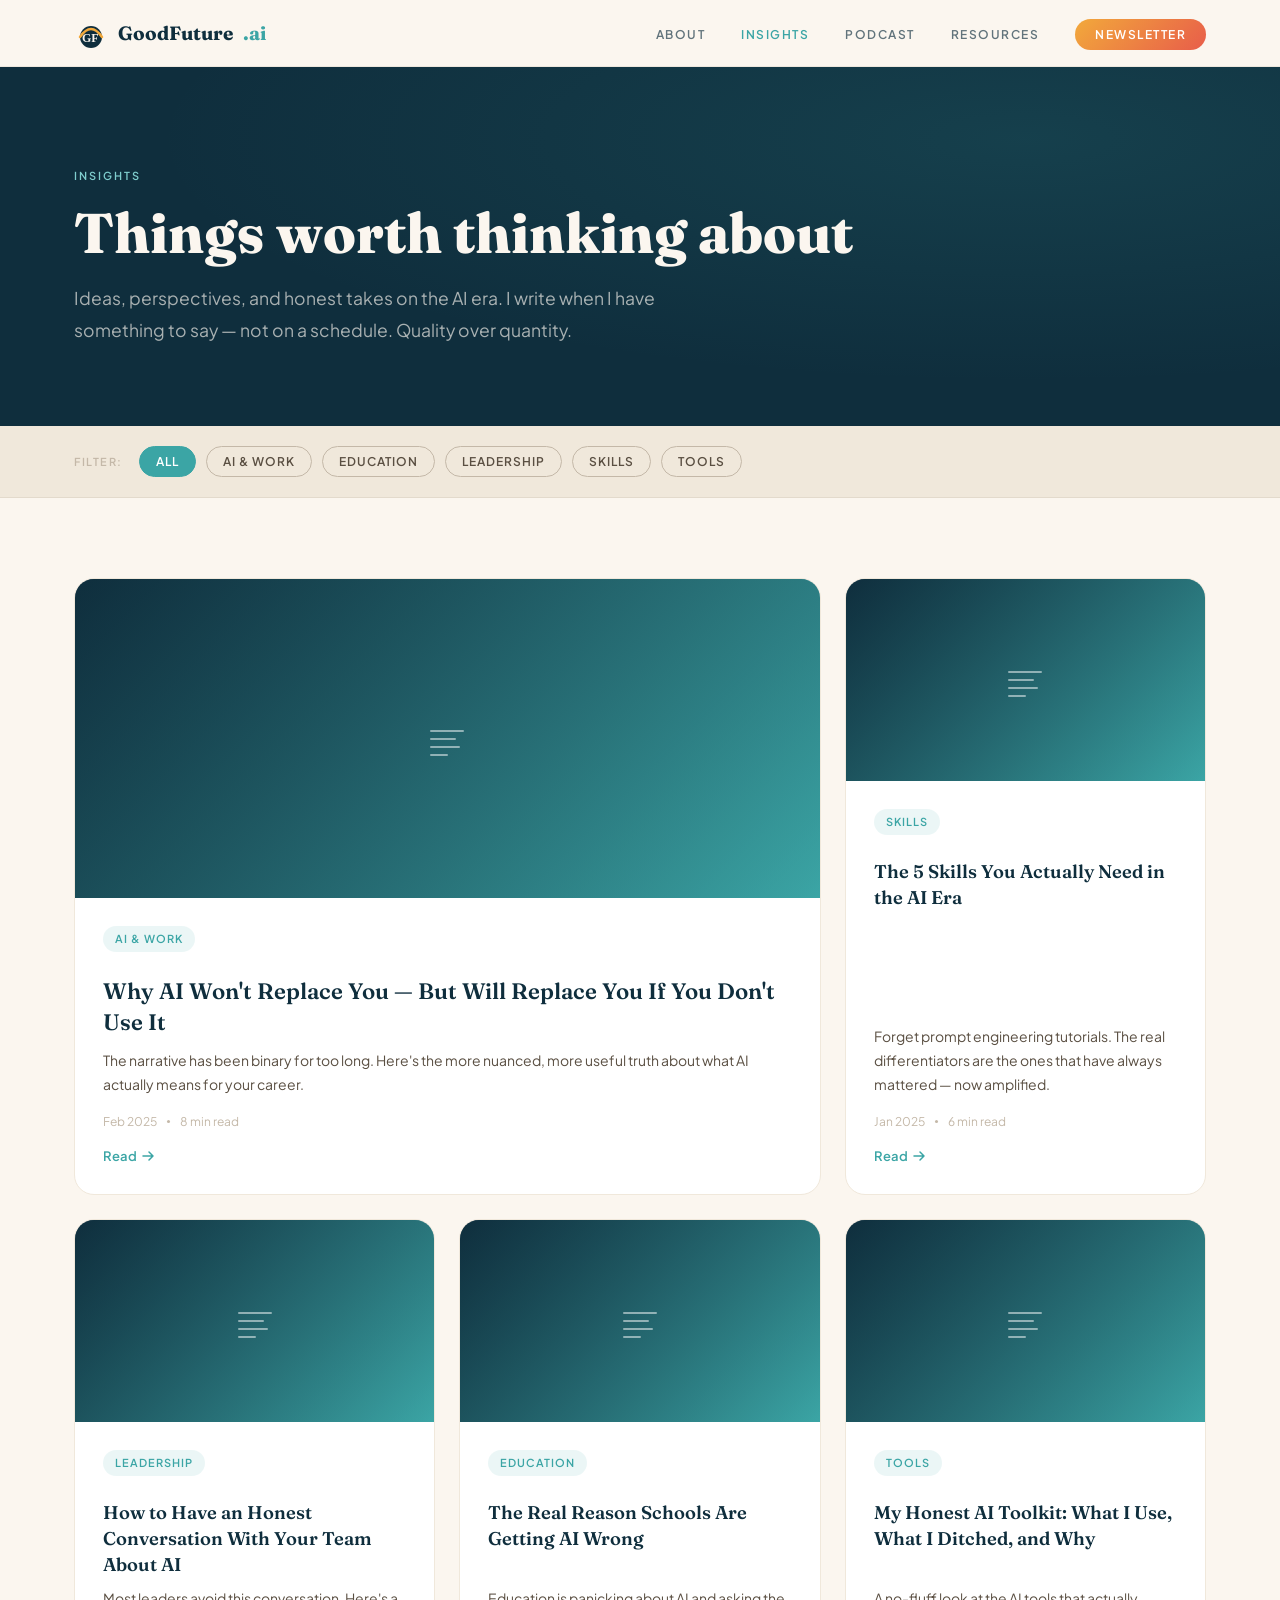
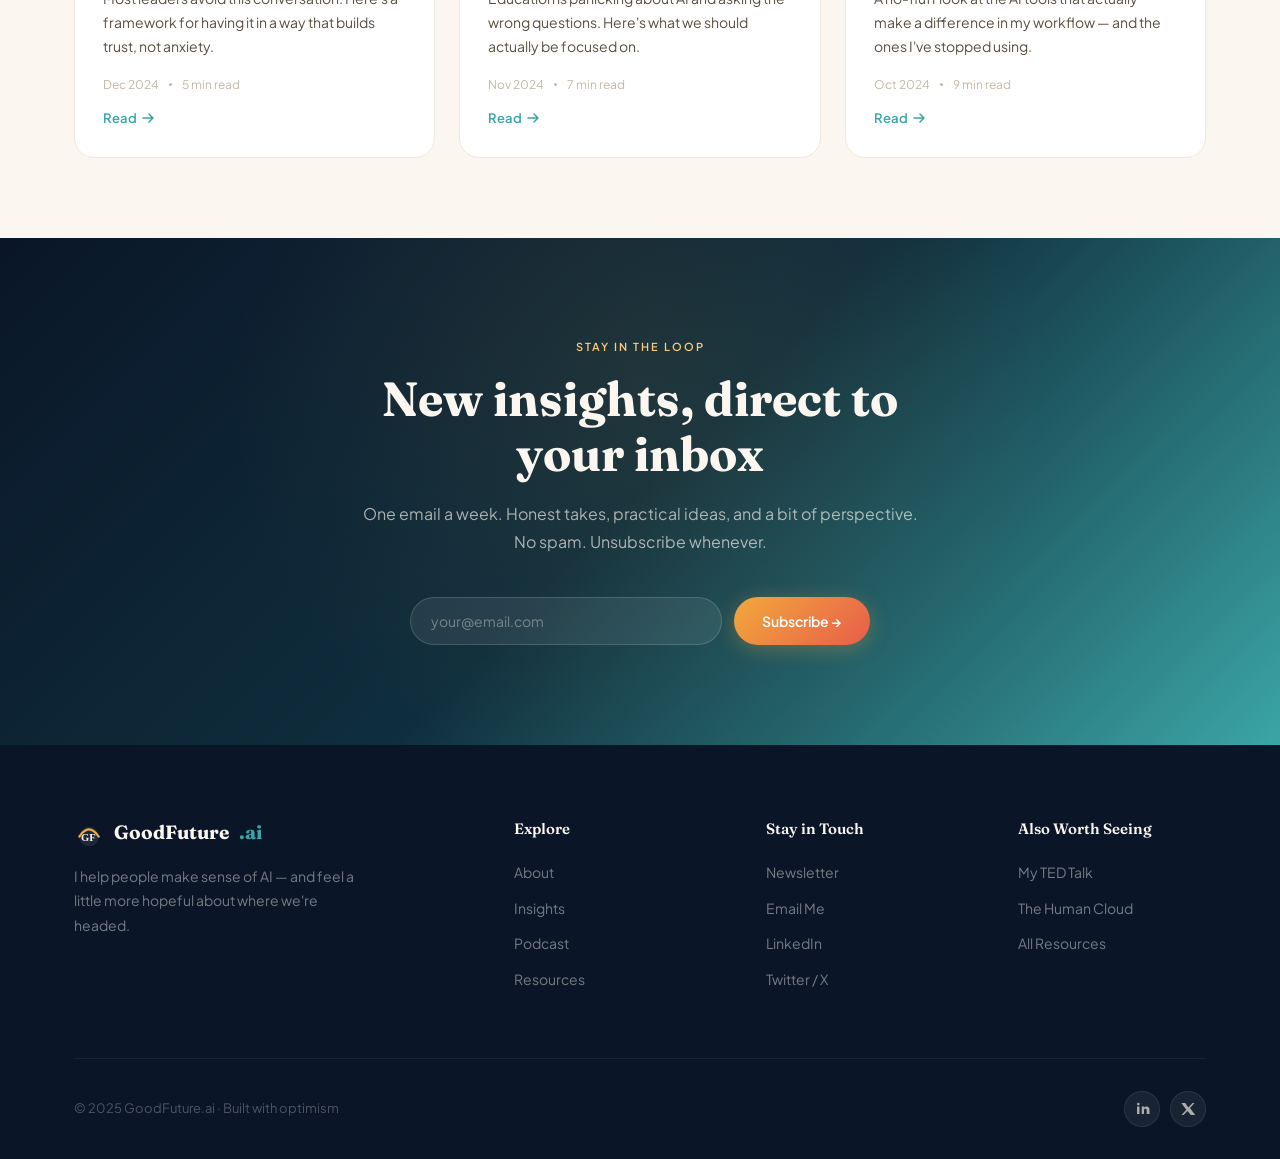
==== insights/index.html @ 614f3032 "Initial redesign of the site (in progress)" ====
﻿<!DOCTYPE html>
<html lang="en">
<head>
<meta charset="UTF-8">
<meta name="viewport" content="width=device-width, initial-scale=1.0">
<title>Insights — GoodFuture.ai</title>
<meta name="description" content="Ideas, perspectives, and honest takes on the AI era — from someone who's been thinking about this for a while.">
<link rel="preconnect" href="https://fonts.googleapis.com">
<link rel="preconnect" href="https://fonts.gstatic.com" crossorigin>
<link href="https://fonts.googleapis.com/css2?family=Fraunces:ital,opsz,wght@0,9..144,300;0,9..144,400;0,9..144,500;0,9..144,600;0,9..144,700;0,9..144,800;0,9..144,900;1,9..144,400;1,9..144,500;1,9..144,600&family=Plus+Jakarta+Sans:ital,wght@0,300;0,400;0,500;0,600;0,700;1,400;1,500&display=swap" rel="stylesheet">
<link rel="stylesheet" href="../assets/css/main.css">

<style>
/* ══════════════════════════════════════════════
   INSIGHTS PAGE — SPECIFIC STYLES
══════════════════════════════════════════════ */

/* Page Hero */
.page-hero {
  background: var(--deep-horizon);
  padding: 100px 0 80px;
  position: relative;
  overflow: hidden;
}
.page-hero::after {
  content: '';
  position: absolute;
  inset: 0;
  background: radial-gradient(ellipse at 80% 20%, rgba(59,165,165,.15) 0%, transparent 60%);
  pointer-events: none;
}
.page-hero-inner { position: relative; z-index: 1; }
.page-hero .label { color: var(--morning-teal-light); margin-bottom: 16px; }
.page-hero h1 { color: var(--warm-light); margin-bottom: 18px; font-size: clamp(2rem, 5vw, 3.5rem); }
.page-hero p  { color: rgba(251,246,239,.65); max-width: 50ch; line-height: 1.8; font-size: 1.1rem; }

/* Tag Filters */
.filters-bar {
  background: var(--warm-mid);
  padding: 20px 0;
  position: sticky;
  top: 66px; /* height of nav */
  z-index: 100;
  border-bottom: 1px solid rgba(196,184,168,.3);
}
.filters-inner {
  display: flex; align-items: center; gap: 10px; flex-wrap: wrap;
}
.filter-btn {
  padding: 7px 16px; border-radius: var(--radius-full);
  font-size: 12px; font-weight: 600; text-transform: uppercase; letter-spacing: 1px;
  background: transparent; border: 1.5px solid var(--warm-stone);
  color: var(--warm-dark); cursor: pointer;
  transition: all .2s ease;
}
.filter-btn:hover { border-color: var(--morning-teal); color: var(--morning-teal); }
.filter-btn.active {
  background: var(--morning-teal); border-color: var(--morning-teal); color: #fff;
}
.filters-label {
  font-size: 11px; font-weight: 600; text-transform: uppercase;
  letter-spacing: 1.5px; color: var(--warm-stone); margin-right: 6px;
}

/* Articles Grid */
.insights-body { padding: 80px 0; }
.insights-grid {
  display: grid;
  grid-template-columns: repeat(3, 1fr);
  gap: 24px;
}
.insight-card {
  background: #fff; border: 1px solid var(--warm-mid);
  border-radius: var(--radius-lg); overflow: hidden;
  display: flex; flex-direction: column;
  transition: all .3s ease; cursor: pointer;
}
.insight-card:hover { transform: translateY(-4px); box-shadow: var(--shadow-md); border-color: rgba(59,165,165,.2); }
.insight-card.featured { grid-column: span 2; }

.ic-img {
  aspect-ratio: 16/9; position: relative;
  background: var(--gradient-horizon);
  display: flex; align-items: center; justify-content: center;
  overflow: hidden;
}
.insight-card.featured .ic-img { aspect-ratio: 21/9; }
.ic-img-overlay {
  position: absolute; inset: 0;
  background: linear-gradient(135deg, rgba(15,46,61,.7), rgba(59,165,165,.5));
}
.ic-img svg { position: relative; z-index: 1; opacity: .5; }
.ic-img img { width: 100%; height: 100%; object-fit: cover; position: absolute; inset: 0; }
.ic-img .has-video {
  position: absolute; bottom: 12px; right: 12px; z-index: 2;
  background: rgba(0,0,0,.55); border-radius: var(--radius-sm);
  padding: 4px 10px; color: #fff; font-size: 11px; font-weight: 600;
  display: flex; align-items: center; gap: 6px;
}

.ic-body { padding: 28px; flex: 1; display: flex; flex-direction: column; }
.ic-tags { display: flex; gap: 6px; flex-wrap: wrap; margin-bottom: 12px; }
.ic-body h3 { font-size: 1.15rem; line-height: 1.4; margin-bottom: 10px; flex: 1; }
.insight-card.featured .ic-body h3 { font-size: 1.4rem; }
.ic-body p  { color: var(--warm-dark); font-size: 14px; line-height: 1.7; margin-bottom: 16px; }
.ic-meta { display: flex; align-items: center; gap: 10px; font-size: 12px; color: var(--warm-stone); margin-top: auto; }
.ic-dot  { width: 3px; height: 3px; border-radius: 50%; background: var(--warm-stone); }
.ic-link {
  display: inline-flex; align-items: center; gap: 4px;
  color: var(--morning-teal); font-size: 13px; font-weight: 600;
  margin-top: 14px; transition: gap .2s;
}
.ic-link:hover { gap: 8px; }

/* Article Detail Overlay */
.article-overlay {
  display: none; position: fixed; inset: 0; z-index: 2000;
  background: rgba(10,22,40,.8); backdrop-filter: blur(8px);
  overflow-y: auto; padding: 40px 20px;
}
.article-overlay.open { display: flex; align-items: flex-start; justify-content: center; }
.article-modal {
  background: var(--warm-light); border-radius: var(--radius-xl);
  max-width: 760px; width: 100%; padding: 64px;
  position: relative; margin: auto;
}
.modal-close {
  position: absolute; top: 20px; right: 20px;
  width: 44px; height: 44px; border-radius: 50%;
  background: var(--warm-mid); border: none; font-size: 18px;
  display: flex; align-items: center; justify-content: center;
  cursor: pointer; transition: background .2s;
}
.modal-close:hover { background: var(--warm-stone); }
.modal-label { color: var(--morning-teal); margin-bottom: 12px; }
.modal-title { font-family: var(--font-display); font-size: clamp(1.5rem, 3vw, 2.2rem); font-weight: 700; margin-bottom: 16px; line-height: 1.2; }
.modal-meta { display: flex; align-items: center; gap: 10px; font-size: 13px; color: var(--warm-stone); margin-bottom: 36px; }
.modal-dot  { width: 3px; height: 3px; border-radius: 50%; background: var(--warm-stone); }
.modal-body { color: var(--warm-dark); font-size: 1.05rem; line-height: 1.85; }
.modal-body p { margin-bottom: 20px; }
.modal-body p:last-child { margin-bottom: 0; }
.modal-body strong { color: var(--deep-horizon); font-weight: 600; }
.modal-cover {
  width: 100%; aspect-ratio: 16/9; margin-bottom: 40px;
  border-radius: var(--radius-lg); overflow: hidden;
  background: var(--gradient-horizon);
  display: flex; align-items: center; justify-content: center;
}
.modal-cover img { width: 100%; height: 100%; object-fit: cover; }
.modal-cover iframe { width: 100%; height: 100%; border: none; }
.modal-tags { display: flex; gap: 8px; flex-wrap: wrap; margin-bottom: 28px; }

/* Empty state */
.no-results {
  grid-column: 1 / -1;
  text-align: center; padding: 80px 24px; color: var(--warm-stone);
}
.no-results h3 { font-family: var(--font-display); font-size: 1.4rem; margin-bottom: 10px; color: var(--warm-dark); }

/* Responsive */
@media (max-width: 1024px) {
  .insights-grid { grid-template-columns: repeat(2, 1fr); }
  .insight-card.featured { grid-column: span 2; }
}
@media (max-width: 768px) {
  .insights-grid { grid-template-columns: 1fr; }
  .insight-card.featured { grid-column: span 1; }
  .insight-card.featured .ic-img { aspect-ratio: 16/9; }
  .article-modal { padding: 40px 24px; }
  .filters-bar { top: 66px; }
}
</style>
</head>

<body>

<!-- ══════════════════════════════════════════
     NAVIGATION
══════════════════════════════════════════ -->
<header>
  <nav class="nav" id="nav">
    <div class="container">
      <div class="nav-inner">
        <a href="../index.html" class="nav-logo">
          <svg width="34" height="34" viewBox="0 0 34 34" fill="none" aria-hidden="true">
            <circle cx="17" cy="21" r="11" fill="var(--deep-horizon)"/>
            <path d="M6 21 Q17 5 28 21" stroke="var(--sunrise-gold)" stroke-width="2.5" fill="none" stroke-linecap="round"/>
            <text x="8" y="26" font-family="Georgia,serif" font-size="12" font-weight="800" fill="var(--warm-light)">GF</text>
          </svg>
          GoodFuture<span style="color:var(--morning-teal)">.ai</span>
        </a>

        <ul class="nav-links">
          <li><a href="../index.html#about">About</a></li>
          <li><a href="../insights/index.html" class="active">Insights</a></li>
          <li><a href="../podcast/index.html">Podcast</a></li>
          <li><a href="../resources/index.html">Resources</a></li>
          <li><a href="../index.html#connect" class="nav-cta">Newsletter</a></li>
        </ul>

        <button class="nav-hamburger" id="hamburger" aria-label="Open menu" aria-expanded="false">
          <span></span><span></span><span></span>
        </button>
      </div>
    </div>
  </nav>

  <div class="mobile-nav" id="mobileNav" role="dialog" aria-label="Navigation">
    <button class="mobile-nav-close" id="navClose" aria-label="Close menu">✕</button>
    <a href="../index.html#about"     onclick="closeMobileNav()">About</a>
    <a href="../insights/index.html"  onclick="closeMobileNav()">Insights</a>
    <a href="../podcast/index.html"   onclick="closeMobileNav()">Podcast</a>
    <a href="../resources/index.html" onclick="closeMobileNav()">Resources</a>
    <a href="../index.html#connect"   onclick="closeMobileNav()" style="color:var(--morning-teal)">Newsletter</a>
  </div>
</header>

<!-- ══════════════════════════════════════════
     PAGE HERO
══════════════════════════════════════════ -->
<section class="page-hero">
  <div class="container">
    <div class="page-hero-inner">
      <div class="label fade-up">Insights</div>
      <h1 class="fade-up delay-1">Things worth thinking about</h1>
      <p class="fade-up delay-2">
        Ideas, perspectives, and honest takes on the AI era. I write when I have
        something to say — not on a schedule. Quality over quantity.
      </p>
    </div>
  </div>
</section>

<!-- ══════════════════════════════════════════
     TAG FILTERS
══════════════════════════════════════════ -->
<div class="filters-bar">
  <div class="container">
    <div class="filters-inner" id="filters-inner">
      <span class="filters-label">Filter:</span>
      <!-- Rendered by JS -->
    </div>
  </div>
</div>

<!-- ══════════════════════════════════════════
     ARTICLES GRID
══════════════════════════════════════════ -->
<section class="insights-body">
  <div class="container">
    <div class="insights-grid" id="insights-grid">
      <!-- Rendered by JS -->
    </div>
  </div>
</section>

<!-- ══════════════════════════════════════════
     NEWSLETTER CTA
══════════════════════════════════════════ -->
<section class="section newsletter" id="connect">
  <div class="container">
    <div class="nl-inner">
      <div class="label fade-up">Stay in the Loop</div>
      <h2 class="fade-up delay-1">New insights, direct to your inbox</h2>
      <p class="fade-up delay-2">
        One email a week. Honest takes, practical ideas, and a bit of perspective.
        No spam. Unsubscribe whenever.
      </p>
      <form class="nl-form fade-up delay-3" onsubmit="handleSubscribe(event)" novalidate>
        <input type="email" class="nl-input" placeholder="your@email.com" required aria-label="Email address"/>
        <button type="submit" class="btn btn-primary">Subscribe →</button>
      </form>
    </div>
  </div>
</section>

<!-- ══════════════════════════════════════════
     FOOTER
══════════════════════════════════════════ -->
<footer class="footer">
  <div class="container">
    <div class="footer-top">

      <div class="footer-brand">
        <a href="../index.html" class="nav-logo" style="color:var(--warm-light)">
          <svg width="30" height="30" viewBox="0 0 34 34" fill="none" aria-hidden="true">
            <circle cx="17" cy="21" r="11" fill="rgba(255,255,255,.08)"/>
            <path d="M6 21 Q17 5 28 21" stroke="var(--sunrise-gold)" stroke-width="2.5" fill="none" stroke-linecap="round"/>
            <text x="8" y="26" font-family="Georgia,serif" font-size="12" font-weight="800" fill="var(--warm-light)">GF</text>
          </svg>
          GoodFuture<span style="color:var(--morning-teal)">.ai</span>
        </a>
        <p>I help people make sense of AI — and feel a little more hopeful about where we're headed.</p>
      </div>

      <div class="footer-col">
        <h5>Explore</h5>
        <ul>
          <li><a href="../index.html#about">About</a></li>
          <li><a href="../insights/index.html">Insights</a></li>
          <li><a href="../podcast/index.html">Podcast</a></li>
          <li><a href="../resources/index.html">Resources</a></li>
        </ul>
      </div>

      <div class="footer-col">
        <h5>Stay in Touch</h5>
        <ul>
          <li><a href="../index.html#connect">Newsletter</a></li>
          <li><a href="mailto:hello@goodfuture.ai">Email Me</a></li>
          <li><a href="#" target="_blank" rel="noopener noreferrer">LinkedIn</a></li>
          <li><a href="#" target="_blank" rel="noopener noreferrer">Twitter / X</a></li>
        </ul>
      </div>

      <div class="footer-col">
        <h5>Also Worth Seeing</h5>
        <ul>
          <li><a href="https://www.youtube.com/watch?v=Hzy_GhX8_Cc" target="_blank" rel="noopener noreferrer">My TED Talk</a></li>
          <li><a href="https://www.humancloudbook.com/" target="_blank" rel="noopener noreferrer">The Human Cloud</a></li>
          <li><a href="../resources/index.html">All Resources</a></li>
        </ul>
      </div>

    </div>
    <div class="footer-bottom">
      <p>© 2025 GoodFuture.ai · Built with optimism</p>
      <div class="socials">
        <a href="#" class="social" aria-label="LinkedIn" target="_blank" rel="noopener noreferrer">
          <svg width="15" height="15" viewBox="0 0 15 15" fill="rgba(251,246,239,.65)" aria-hidden="true"><path d="M3.3 1.8C2.6 1.8 2 2.4 2 3.1s.6 1.3 1.3 1.3 1.3-.6 1.3-1.3-.6-1.3-1.3-1.3zM2 5.5h2.5v7.5H2V5.5zm4.7 0h2.3v1C9.5 5.9 10.4 5.4 11.5 5.4c2.2 0 3 1.5 3 3.5V13h-2.8V9.4c0-1.1-.4-1.7-1.3-1.7-.9 0-1.4.6-1.4 1.7V13H6.7V5.5z"/></svg>
        </a>
        <a href="#" class="social" aria-label="Twitter" target="_blank" rel="noopener noreferrer">
          <svg width="14" height="14" viewBox="0 0 14 14" fill="rgba(251,246,239,.65)" aria-hidden="true"><path d="M11.5 1h2L9 6l5.2 7H9.8L6.5 9 2.5 13H.5l4.8-5.2L.3 1h4l3 4.5z"/></svg>
        </a>
      </div>
    </div>
  </div>
</footer>

<!-- Article Detail Overlay -->
<div class="article-overlay" id="articleOverlay" role="dialog" aria-modal="true" aria-label="Article">
  <div class="article-modal" id="articleModal">
    <button class="modal-close" id="modalClose" aria-label="Close article">✕</button>
    <div id="modal-content"></div>
  </div>
</div>

<!-- Data + Rendering -->
<script src="../data/insights.js"></script>
<script>
let activeTag = 'all';

// ── BUILD FILTER BUTTONS ──
function renderFilters() {
  const container = document.getElementById('filters-inner');
  const tags = getInsightTags();

  const allBtn = `<button class="filter-btn active" data-tag="all" onclick="filterBy('all')">All</button>`;
  const tagBtns = tags.map(t =>
    `<button class="filter-btn" data-tag="${t}" onclick="filterBy('${t}')">${t}</button>`
  ).join('');

  container.innerHTML = `<span class="filters-label">Filter:</span>${allBtn}${tagBtns}`;
}

function filterBy(tag) {
  activeTag = tag;
  document.querySelectorAll('.filter-btn').forEach(btn => {
    btn.classList.toggle('active', btn.dataset.tag === tag);
  });
  renderGrid();
}

// ── RENDER ARTICLES GRID ──
function renderGrid() {
  const grid = document.getElementById('insights-grid');
  const filtered = activeTag === 'all'
    ? INSIGHTS
    : INSIGHTS.filter(a => a.tags.includes(activeTag));

  if (filtered.length === 0) {
    grid.innerHTML = `<div class="no-results">
      <h3>Nothing here yet for "${activeTag}"</h3>
      <p>Check back soon — or <button onclick="filterBy('all')" style="background:none;border:none;color:var(--morning-teal);font-weight:600;cursor:pointer;font-size:inherit;">browse all insights</button>.</p>
    </div>`;
    return;
  }

  grid.innerHTML = filtered.map((a, i) => {
    const isFeatured = (i === 0 && activeTag === 'all' && a.featured);
    const delay = (i % 3) + 1;
    return `
    <article class="insight-card${isFeatured ? ' featured' : ''} fade-up delay-${delay}"
             id="card-${a.slug}"
             onclick="openArticle('${a.slug}')"
             role="button"
             tabindex="0"
             onkeydown="if(event.key==='Enter')openArticle('${a.slug}')">
      <div class="ic-img">
        ${a.coverImage
          ? `<img src="${a.coverImage}" alt="${a.title}">`
          : `<div class="ic-img-overlay"></div>
             <svg width="48" height="48" viewBox="0 0 48 48" fill="none" aria-hidden="true">
               <path d="M8 16h32M8 24h24M8 32h28M8 40h16" stroke="white" stroke-width="2" stroke-linecap="round"/>
             </svg>`}
        ${a.youtubeId
          ? `<div class="has-video">
               <svg width="10" height="10" viewBox="0 0 10 10" fill="white"><path d="M2 1l7 4-7 4V1z"/></svg>
               Video
             </div>`
          : ''}
      </div>
      <div class="ic-body">
        <div class="ic-tags">${a.tags.map(t => `<span class="a-tag">${t}</span>`).join('')}</div>
        <h3>${a.title}</h3>
        <p>${a.excerpt}</p>
        <div class="ic-meta">
          <span>${formatInsightDate(a.date)}</span>
          <span class="ic-dot"></span>
          <span>${a.readingTime}</span>
        </div>
        <span class="ic-link">
          Read
          <svg width="14" height="14" viewBox="0 0 14 14" fill="none" aria-hidden="true">
            <path d="M2 7h10M8 3l4 4-4 4" stroke="currentColor" stroke-width="1.5" stroke-linecap="round" stroke-linejoin="round"/>
          </svg>
        </span>
      </div>
    </article>`;
  }).join('');

  // Re-observe new elements
  document.querySelectorAll('#insights-grid .fade-up').forEach(el => revealObserver.observe(el));

  // Handle deep-link via hash
  if (location.hash) {
    const slug = location.hash.slice(1);
    if (INSIGHTS.find(a => a.slug === slug)) openArticle(slug);
  }
}

// ── ARTICLE DETAIL MODAL ──
function openArticle(slug) {
  const a = INSIGHTS.find(x => x.slug === slug);
  if (!a) return;

  history.replaceState(null, '', `#${slug}`);

  let coverHtml = '';
  if (a.youtubeId) {
    coverHtml = `<div class="modal-cover">
      <iframe src="https://www.youtube.com/embed/${a.youtubeId}"
              title="${a.title}" allowfullscreen loading="lazy"></iframe>
    </div>`;
  } else if (a.coverImage) {
    coverHtml = `<div class="modal-cover"><img src="${a.coverImage}" alt="${a.title}"></div>`;
  }

  document.getElementById('modal-content').innerHTML = `
    ${coverHtml}
    <div class="modal-label label">${a.tags.join(' · ')}</div>
    <h2 class="modal-title">${a.title}</h2>
    <div class="modal-meta">
      <span>${formatInsightDate(a.date)}</span>
      <span class="modal-dot"></span>
      <span>${a.readingTime}</span>
    </div>
    <div class="modal-body">${a.body || `<p>${a.excerpt}</p>`}</div>`;

  const overlay = document.getElementById('articleOverlay');
  overlay.classList.add('open');
  overlay.scrollTop = 0;
  document.body.style.overflow = 'hidden';
  document.getElementById('modalClose').focus();
}

function closeArticle() {
  document.getElementById('articleOverlay').classList.remove('open');
  document.body.style.overflow = '';
  history.replaceState(null, '', location.pathname);
}

document.getElementById('modalClose').addEventListener('click', closeArticle);
document.getElementById('articleOverlay').addEventListener('click', e => {
  if (e.target === e.currentTarget) closeArticle();
});
document.addEventListener('keydown', e => { if (e.key === 'Escape') closeArticle(); });

// ── NAV ──
const nav = document.getElementById('nav');
window.addEventListener('scroll', () => {
  nav.classList.toggle('scrolled', window.scrollY > 20);
}, { passive: true });

const hamburger = document.getElementById('hamburger');
const mobileNav = document.getElementById('mobileNav');
const navClose  = document.getElementById('navClose');
hamburger.addEventListener('click', () => {
  mobileNav.classList.add('open');
  document.body.style.overflow = 'hidden';
  hamburger.setAttribute('aria-expanded', 'true');
});
navClose.addEventListener('click', closeMobileNav);
function closeMobileNav() {
  mobileNav.classList.remove('open');
  document.body.style.overflow = '';
  hamburger.setAttribute('aria-expanded', 'false');
}
document.addEventListener('keydown', e => { if (e.key === 'Escape') closeMobileNav(); });

// ── SCROLL REVEAL ──
const revealObserver = new IntersectionObserver((entries) => {
  entries.forEach(entry => {
    if (entry.isIntersecting) {
      entry.target.classList.add('visible');
      revealObserver.unobserve(entry.target);
    }
  });
}, { threshold: 0.08, rootMargin: '0px 0px -40px 0px' });
document.querySelectorAll('.fade-up').forEach(el => revealObserver.observe(el));

// ── NEWSLETTER ──
function handleSubscribe(e) {
  e.preventDefault();
  const input = e.target.querySelector('input');
  const btn   = e.target.querySelector('button');
  const orig  = btn.textContent;
  btn.textContent = "You're in!";
  btn.style.background = 'var(--morning-teal)';
  input.value = '';
  setTimeout(() => { btn.textContent = orig; btn.style.background = ''; }, 3500);
}

// ── INIT ──
window.addEventListener('DOMContentLoaded', () => {
  document.querySelectorAll('.page-hero .fade-up').forEach((el, i) => {
    setTimeout(() => el.classList.add('visible'), 100 + i * 160);
  });
  renderFilters();
  renderGrid();
});
</script>

</body>
</html>
---- assets/css/main.css ----
/* ══════════════════════════════════════════════
   GOODFUTURE.AI — SHARED DESIGN SYSTEM
   Fonts: Fraunces (display) + Plus Jakarta Sans (body)
   Loaded via Google Fonts in each page <head>
══════════════════════════════════════════════ */

/* ── DESIGN TOKENS ── */
:root {
  --sunrise-gold:        #F2A93B;
  --sunrise-gold-light:  #F8CC7A;
  --deep-horizon:        #0F2E3D;
  --living-coral:        #E85D4A;
  --living-coral-light:  #F08B7D;
  --morning-teal:        #3BA5A5;
  --morning-teal-light:  #7FCECE;
  --warm-light:          #FBF6EF;
  --warm-mid:            #F0E8DB;
  --warm-stone:          #C4B8A8;
  --warm-dark:           #5A4F42;
  --night-sky:           #0A1628;
  --charcoal:            #1E1E2E;

  --gradient-sunrise: linear-gradient(135deg, #F2A93B 0%, #E85D4A 100%);
  --gradient-horizon: linear-gradient(135deg, #0F2E3D 0%, #3BA5A5 100%);
  --gradient-warm:    linear-gradient(135deg, #FBF6EF 0%, #F8CC7A 100%);
  --gradient-dusk:    linear-gradient(135deg, #0A1628 0%, #0F2E3D 50%, #3BA5A5 100%);

  --font-display: 'Fraunces', Georgia, serif;
  --font-body:    'Plus Jakarta Sans', system-ui, sans-serif;

  --radius-sm:   8px;
  --radius-md:  16px;
  --radius-lg:  20px;
  --radius-xl:  28px;
  --radius-full: 999px;

  --shadow-sm: 0 2px 8px rgba(15,46,61,.08);
  --shadow-md: 0 8px 32px rgba(15,46,61,.12);
  --shadow-lg: 0 24px 64px rgba(15,46,61,.18);
}

/* ── RESET & BASE ── */
*, *::before, *::after { margin:0; padding:0; box-sizing:border-box; }
html { scroll-behavior: smooth; }
body {
  font-family: var(--font-body);
  background: var(--warm-light);
  color: var(--deep-horizon);
  line-height: 1.6;
  overflow-x: hidden;
}
img { max-width:100%; height:auto; display:block; }
a { text-decoration:none; color:inherit; }
button { font-family: var(--font-body); cursor:pointer; border:none; }

/* ── TYPOGRAPHY ── */
h1,h2,h3,h4 { font-family: var(--font-display); line-height:1.15; }
h1 { font-size: clamp(2.6rem, 6vw, 5rem);   font-weight:800; }
h2 { font-size: clamp(1.9rem, 4vw, 3rem);   font-weight:700; }
h3 { font-size: clamp(1.2rem, 2.5vw, 1.6rem); font-weight:600; }
h4 { font-size:1.1rem; font-weight:600; }
p  { line-height:1.75; }
.label {
  font-size:11px; font-weight:600;
  text-transform:uppercase; letter-spacing:2px;
  font-family: var(--font-body);
}

/* ── LAYOUT ── */
.container  { max-width:1180px; margin:0 auto; padding:0 24px; }
.section    { padding:100px 0; }
.section-sm { padding:64px 0; }

/* ── BUTTONS ── */
.btn {
  display:inline-flex; align-items:center; gap:8px;
  padding:14px 28px; border-radius:var(--radius-full);
  font-size:14px; font-weight:600; transition:all .25s ease;
  white-space:nowrap;
}
.btn-primary {
  background: var(--gradient-sunrise); color:#fff;
  box-shadow: 0 4px 20px rgba(242,169,59,.3);
}
.btn-primary:hover { transform:translateY(-2px); box-shadow:0 8px 32px rgba(242,169,59,.4); }
.btn-ghost {
  background:transparent; color:var(--warm-light);
  border:1.5px solid rgba(251,246,239,.35);
}
.btn-ghost:hover { background:rgba(251,246,239,.1); border-color:rgba(251,246,239,.6); }
.btn-outline {
  background:transparent; color:var(--deep-horizon);
  border:1.5px solid var(--warm-stone);
}
.btn-outline:hover { border-color:var(--morning-teal); color:var(--morning-teal); }
.btn-teal {
  background:var(--morning-teal); color:#fff;
  box-shadow:0 4px 20px rgba(59,165,165,.3);
}
.btn-teal:hover { transform:translateY(-2px); box-shadow:0 8px 32px rgba(59,165,165,.4); }

/* ── NAVIGATION ── */
.nav {
  position:sticky; top:0; z-index:1000;
  background:rgba(251,246,239,.92);
  backdrop-filter:blur(20px); -webkit-backdrop-filter:blur(20px);
  border-bottom:1px solid rgba(196,184,168,.25);
  transition:all .3s ease;
}
.nav.scrolled {
  background:rgba(251,246,239,.97);
  box-shadow: var(--shadow-sm);
}
.nav-inner {
  display:flex; align-items:center;
  justify-content:space-between; height:66px; gap:24px;
}
.nav-logo {
  display:flex; align-items:center; gap:10px;
  font-family:var(--font-display); font-size:1.2rem; font-weight:700;
  color:var(--deep-horizon); flex-shrink:0;
}
.nav-links {
  display:flex; align-items:center; gap:36px; list-style:none;
}
.nav-links a {
  font-size:12px; font-weight:600;
  text-transform:uppercase; letter-spacing:1.5px;
  color:var(--deep-horizon); opacity:.65;
  transition:opacity .2s, color .2s;
}
.nav-links a:hover { opacity:1; color:var(--morning-teal); }
.nav-links a.active { opacity:1; color:var(--morning-teal); }
.nav-links .nav-cta {
  opacity:1; background:var(--gradient-sunrise); color:#fff;
  padding:8px 20px; border-radius:var(--radius-full);
  transition:transform .2s, box-shadow .2s;
}
.nav-links .nav-cta:hover {
  transform:translateY(-1px);
  box-shadow:0 4px 16px rgba(242,169,59,.4);
}
.nav-hamburger {
  display:none; flex-direction:column; gap:5px;
  cursor:pointer; padding:4px; background:none; border:none;
}
.nav-hamburger span {
  display:block; width:24px; height:2px;
  background:var(--deep-horizon); border-radius:2px;
  transition:all .3s ease;
}

/* Mobile overlay nav */
.mobile-nav {
  display:none; position:fixed; inset:0; z-index:999;
  background:var(--warm-light);
  flex-direction:column; align-items:center; justify-content:center; gap:32px;
}
.mobile-nav.open { display:flex; }
.mobile-nav a {
  font-family:var(--font-display); font-size:2rem; font-weight:600;
  color:var(--deep-horizon); text-align:center;
  transition:color .2s;
}
.mobile-nav a:hover { color:var(--morning-teal); }
.mobile-nav-close {
  position:absolute; top:20px; right:20px;
  width:44px; height:44px; border-radius:50%;
  background:var(--warm-mid); border:none;
  font-size:18px; display:flex; align-items:center; justify-content:center;
  cursor:pointer;
}

/* ── SHARED SECTION HEADER ── */
.sec-head {
  display:flex; align-items:flex-end; justify-content:space-between;
  gap:20px; flex-wrap:wrap; margin-bottom:56px;
}
.sec-head-text .label { margin-bottom:10px; }
.sec-head-text h2    { line-height:1.15; }

/* ── SCROLL ANIMATIONS ── */
.fade-up {
  opacity:0; transform:translateY(28px);
  transition:opacity .7s ease, transform .7s ease;
}
.fade-up.visible { opacity:1; transform:translateY(0); }
.delay-1 { transition-delay:.1s; }
.delay-2 { transition-delay:.2s; }
.delay-3 { transition-delay:.3s; }
.delay-4 { transition-delay:.45s; }
.delay-5 { transition-delay:.6s; }

/* ── TAG PILLS (shared across insight/podcast cards) ── */
.a-tag {
  display:inline-block; padding:4px 12px;
  background:rgba(59,165,165,.1); color:var(--morning-teal);
  border-radius:var(--radius-full); font-size:11px; font-weight:600;
  text-transform:uppercase; letter-spacing:1px; margin-bottom:12px;
  align-self:flex-start;
}

/* ── FOOTER ── */
.footer { background:var(--night-sky); color:var(--warm-light); padding:72px 0 32px; }
.footer-top {
  display:grid; grid-template-columns:2fr 1fr 1fr 1fr;
  gap:64px; padding-bottom:56px;
  border-bottom:1px solid rgba(255,255,255,.06);
  margin-bottom:32px;
}
.footer-brand p {
  color:rgba(251,246,239,.45); font-size:14px;
  line-height:1.75; margin-top:16px; max-width:30ch;
}
.footer-col h5 {
  font-family:var(--font-display); font-size:15px; font-weight:600;
  margin-bottom:18px; color:var(--warm-light);
}
.footer-col ul { list-style:none; }
.footer-col li { margin-bottom:10px; }
.footer-col a  { color:rgba(251,246,239,.45); font-size:14px; transition:color .2s; }
.footer-col a:hover { color:var(--morning-teal-light); }
.footer-bottom {
  display:flex; align-items:center;
  justify-content:space-between; gap:20px; flex-wrap:wrap;
}
.footer-bottom p { color:rgba(251,246,239,.28); font-size:13px; }
.socials { display:flex; gap:10px; }
.social {
  width:36px; height:36px; border-radius:50%;
  background:rgba(255,255,255,.06); border:1px solid rgba(255,255,255,.08);
  display:flex; align-items:center; justify-content:center;
  transition:all .2s;
}
.social:hover { background:var(--morning-teal); border-color:var(--morning-teal); }

/* ── NEWSLETTER SECTION ── */
.newsletter {
  background:var(--gradient-dusk); color:var(--warm-light);
  text-align:center; position:relative; overflow:hidden;
}
.newsletter::before {
  content:''; position:absolute; top:-60%; left:50%; transform:translateX(-50%);
  width:900px; height:900px; border-radius:50%;
  background:radial-gradient(circle, rgba(242,169,59,.08) 0%, transparent 65%);
  pointer-events:none;
}
.nl-inner { position:relative; z-index:1; max-width:560px; margin:0 auto; }
.nl-inner .label { color:var(--sunrise-gold-light); margin-bottom:16px; }
.nl-inner h2 { color:var(--warm-light); margin-bottom:18px; }
.nl-inner > p { color:rgba(251,246,239,.65); margin-bottom:40px; line-height:1.8; }
.nl-form {
  display:flex; gap:12px;
  max-width:460px; margin:0 auto;
}
.nl-input {
  flex:1; padding:14px 20px; border-radius:var(--radius-full);
  border:1.5px solid rgba(255,255,255,.15);
  background:rgba(255,255,255,.08);
  color:var(--warm-light); font-family:var(--font-body); font-size:14px;
  outline:none; transition:border-color .2s;
}
.nl-input::placeholder { color:rgba(251,246,239,.38); }
.nl-input:focus { border-color:rgba(242,169,59,.5); }

/* ── RESPONSIVE ── */
@media (max-width:1024px) {
  .footer-top { grid-template-columns:1fr 1fr; gap:40px; }
}
@media (max-width:768px) {
  .section { padding:72px 0; }
  .nav-links     { display:none; }
  .nav-hamburger { display:flex; }
  .nl-form       { flex-direction:column; }
  .footer-top    { grid-template-columns:1fr; gap:32px; }
  .footer-bottom { flex-direction:column; text-align:center; }
  .sec-head      { flex-direction:column; align-items:flex-start; }
}

/* ── SHARED JS HELPERS ── */
/* Nav scroll + mobile nav are set up in each page's inline script */
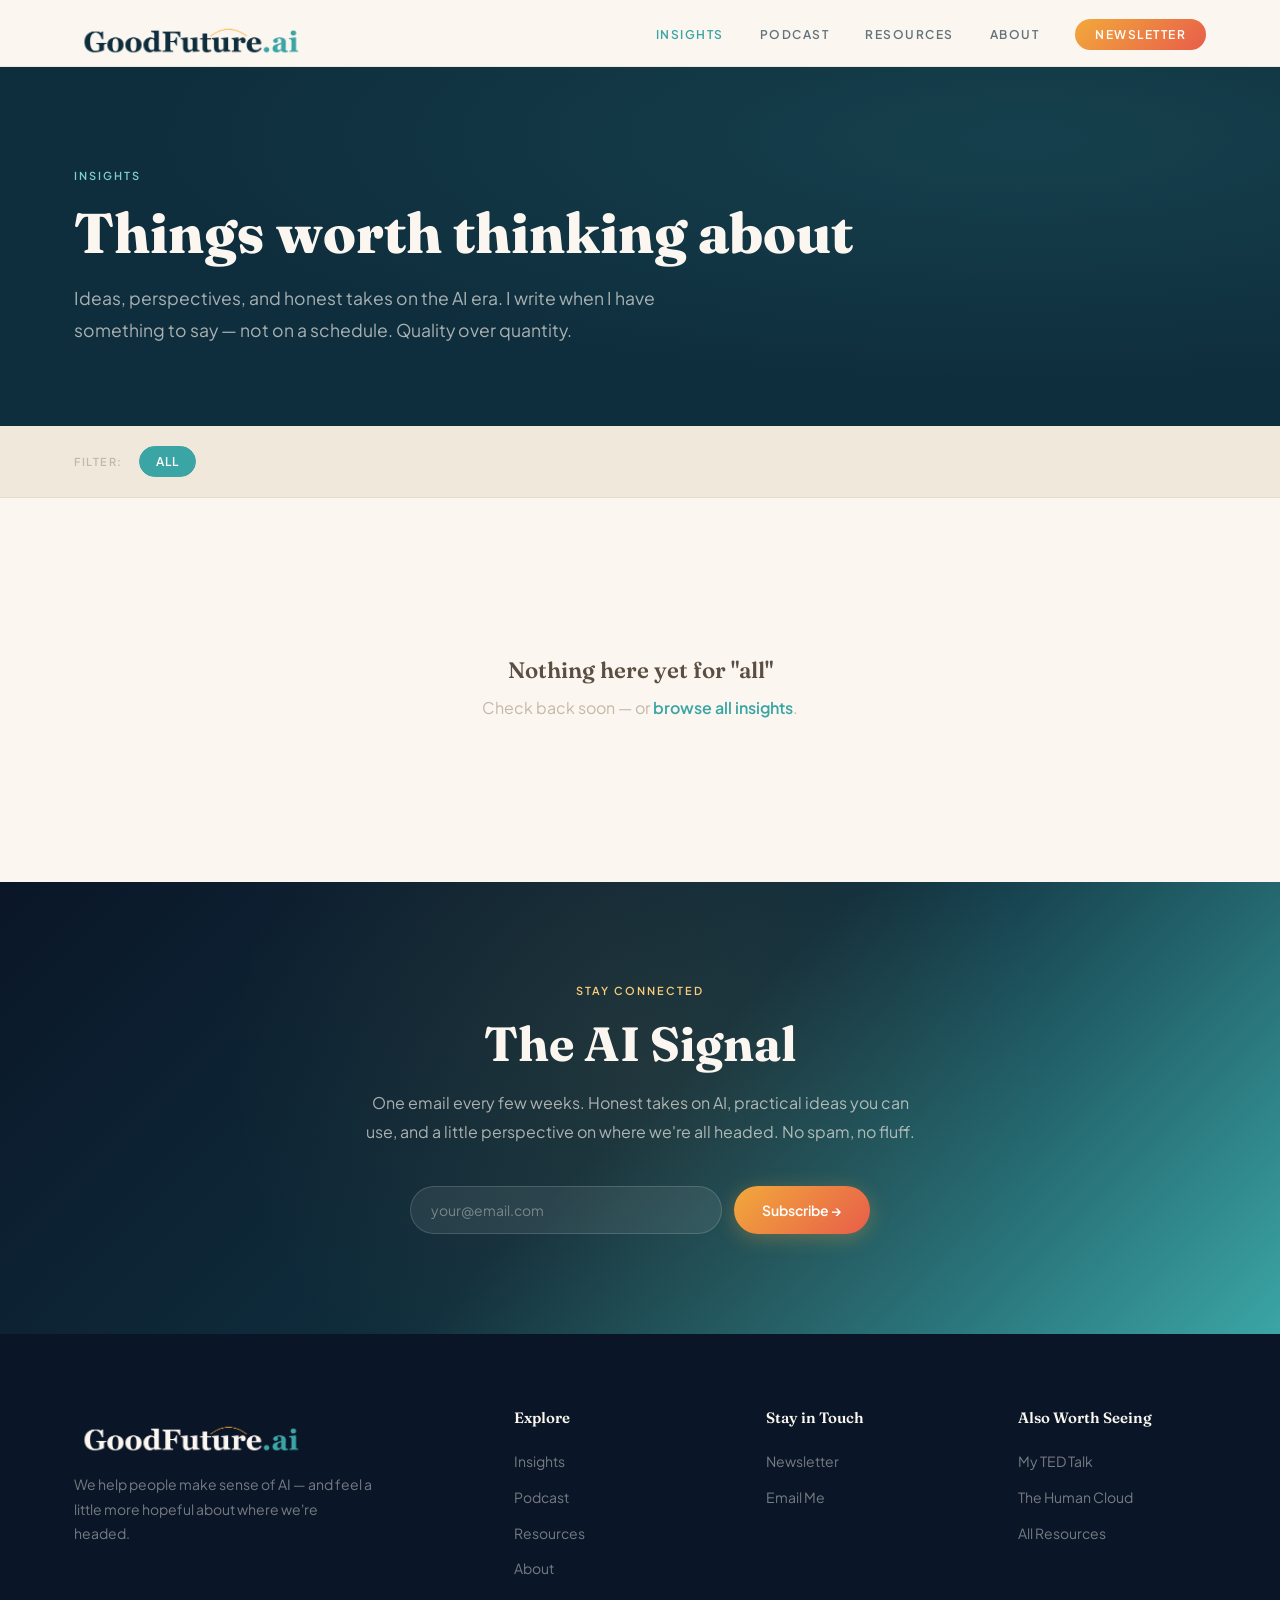
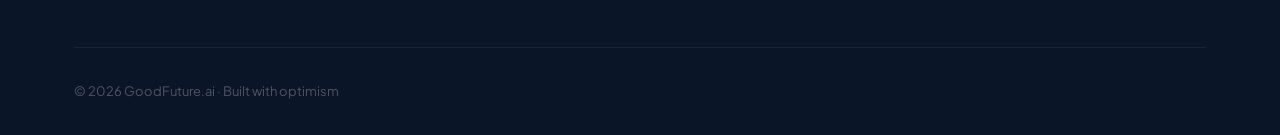
==== commit 7800c843: "Site updates" ====
--- a/insights/index.html
+++ b/insights/index.html
@@ -3,12 +3,13 @@
 <head>
 <meta charset="UTF-8">
 <meta name="viewport" content="width=device-width, initial-scale=1.0">
-<title>Insights — GoodFuture.ai</title>
+<title>GoodFuture.ai - Insights</title>
 <meta name="description" content="Ideas, perspectives, and honest takes on the AI era — from someone who's been thinking about this for a while.">
 <link rel="preconnect" href="https://fonts.googleapis.com">
 <link rel="preconnect" href="https://fonts.gstatic.com" crossorigin>
 <link href="https://fonts.googleapis.com/css2?family=Fraunces:ital,opsz,wght@0,9..144,300;0,9..144,400;0,9..144,500;0,9..144,600;0,9..144,700;0,9..144,800;0,9..144,900;1,9..144,400;1,9..144,500;1,9..144,600&family=Plus+Jakarta+Sans:ital,wght@0,300;0,400;0,500;0,600;0,700;1,400;1,500&display=swap" rel="stylesheet">
 <link rel="stylesheet" href="../assets/css/main.css">
+<link rel="icon" type="image/png" href="favicon.png">
 
 <style>
 /* ══════════════════════════════════════════════
@@ -39,7 +40,7 @@
   background: var(--warm-mid);
   padding: 20px 0;
   position: sticky;
-  top: 66px; /* height of nav */
+  top: 0;
   z-index: 100;
   border-bottom: 1px solid rgba(196,184,168,.3);
 }
@@ -167,7 +168,6 @@
   .insight-card.featured { grid-column: span 1; }
   .insight-card.featured .ic-img { aspect-ratio: 16/9; }
   .article-modal { padding: 40px 24px; }
-  .filters-bar { top: 66px; }
 }
 </style>
 </head>
@@ -177,43 +177,7 @@
 <!-- ══════════════════════════════════════════
      NAVIGATION
 ══════════════════════════════════════════ -->
-<header>
-  <nav class="nav" id="nav">
-    <div class="container">
-      <div class="nav-inner">
-        <a href="../index.html" class="nav-logo">
-          <svg width="34" height="34" viewBox="0 0 34 34" fill="none" aria-hidden="true">
-            <circle cx="17" cy="21" r="11" fill="var(--deep-horizon)"/>
-            <path d="M6 21 Q17 5 28 21" stroke="var(--sunrise-gold)" stroke-width="2.5" fill="none" stroke-linecap="round"/>
-            <text x="8" y="26" font-family="Georgia,serif" font-size="12" font-weight="800" fill="var(--warm-light)">GF</text>
-          </svg>
-          GoodFuture<span style="color:var(--morning-teal)">.ai</span>
-        </a>
-
-        <ul class="nav-links">
-          <li><a href="../index.html#about">About</a></li>
-          <li><a href="../insights/index.html" class="active">Insights</a></li>
-          <li><a href="../podcast/index.html">Podcast</a></li>
-          <li><a href="../resources/index.html">Resources</a></li>
-          <li><a href="../index.html#connect" class="nav-cta">Newsletter</a></li>
-        </ul>
-
-        <button class="nav-hamburger" id="hamburger" aria-label="Open menu" aria-expanded="false">
-          <span></span><span></span><span></span>
-        </button>
-      </div>
-    </div>
-  </nav>
-
-  <div class="mobile-nav" id="mobileNav" role="dialog" aria-label="Navigation">
-    <button class="mobile-nav-close" id="navClose" aria-label="Close menu">✕</button>
-    <a href="../index.html#about"     onclick="closeMobileNav()">About</a>
-    <a href="../insights/index.html"  onclick="closeMobileNav()">Insights</a>
-    <a href="../podcast/index.html"   onclick="closeMobileNav()">Podcast</a>
-    <a href="../resources/index.html" onclick="closeMobileNav()">Resources</a>
-    <a href="../index.html#connect"   onclick="closeMobileNav()" style="color:var(--morning-teal)">Newsletter</a>
-  </div>
-</header>
+<header></header>
 
 <!-- ══════════════════════════════════════════
      PAGE HERO
@@ -260,11 +224,11 @@
 <section class="section newsletter" id="connect">
   <div class="container">
     <div class="nl-inner">
-      <div class="label fade-up">Stay in the Loop</div>
-      <h2 class="fade-up delay-1">New insights, direct to your inbox</h2>
+      <div class="label fade-up">Stay Connected</div>
+      <h2 class="fade-up delay-1">The AI Signal</h2>
       <p class="fade-up delay-2">
-        One email a week. Honest takes, practical ideas, and a bit of perspective.
-        No spam. Unsubscribe whenever.
+        One email every few weeks. Honest takes on AI, practical ideas you can use, and
+        a little perspective on where we're all headed. No spam, no fluff.
       </p>
       <form class="nl-form fade-up delay-3" onsubmit="handleSubscribe(event)" novalidate>
         <input type="email" class="nl-input" placeholder="your@email.com" required aria-label="Email address"/>
@@ -277,65 +241,7 @@
 <!-- ══════════════════════════════════════════
      FOOTER
 ══════════════════════════════════════════ -->
-<footer class="footer">
-  <div class="container">
-    <div class="footer-top">
-
-      <div class="footer-brand">
-        <a href="../index.html" class="nav-logo" style="color:var(--warm-light)">
-          <svg width="30" height="30" viewBox="0 0 34 34" fill="none" aria-hidden="true">
-            <circle cx="17" cy="21" r="11" fill="rgba(255,255,255,.08)"/>
-            <path d="M6 21 Q17 5 28 21" stroke="var(--sunrise-gold)" stroke-width="2.5" fill="none" stroke-linecap="round"/>
-            <text x="8" y="26" font-family="Georgia,serif" font-size="12" font-weight="800" fill="var(--warm-light)">GF</text>
-          </svg>
-          GoodFuture<span style="color:var(--morning-teal)">.ai</span>
-        </a>
-        <p>I help people make sense of AI — and feel a little more hopeful about where we're headed.</p>
-      </div>
-
-      <div class="footer-col">
-        <h5>Explore</h5>
-        <ul>
-          <li><a href="../index.html#about">About</a></li>
-          <li><a href="../insights/index.html">Insights</a></li>
-          <li><a href="../podcast/index.html">Podcast</a></li>
-          <li><a href="../resources/index.html">Resources</a></li>
-        </ul>
-      </div>
-
-      <div class="footer-col">
-        <h5>Stay in Touch</h5>
-        <ul>
-          <li><a href="../index.html#connect">Newsletter</a></li>
-          <li><a href="mailto:hello@goodfuture.ai">Email Me</a></li>
-          <li><a href="#" target="_blank" rel="noopener noreferrer">LinkedIn</a></li>
-          <li><a href="#" target="_blank" rel="noopener noreferrer">Twitter / X</a></li>
-        </ul>
-      </div>
-
-      <div class="footer-col">
-        <h5>Also Worth Seeing</h5>
-        <ul>
-          <li><a href="https://www.youtube.com/watch?v=Hzy_GhX8_Cc" target="_blank" rel="noopener noreferrer">My TED Talk</a></li>
-          <li><a href="https://www.humancloudbook.com/" target="_blank" rel="noopener noreferrer">The Human Cloud</a></li>
-          <li><a href="../resources/index.html">All Resources</a></li>
-        </ul>
-      </div>
-
-    </div>
-    <div class="footer-bottom">
-      <p>© 2025 GoodFuture.ai · Built with optimism</p>
-      <div class="socials">
-        <a href="#" class="social" aria-label="LinkedIn" target="_blank" rel="noopener noreferrer">
-          <svg width="15" height="15" viewBox="0 0 15 15" fill="rgba(251,246,239,.65)" aria-hidden="true"><path d="M3.3 1.8C2.6 1.8 2 2.4 2 3.1s.6 1.3 1.3 1.3 1.3-.6 1.3-1.3-.6-1.3-1.3-1.3zM2 5.5h2.5v7.5H2V5.5zm4.7 0h2.3v1C9.5 5.9 10.4 5.4 11.5 5.4c2.2 0 3 1.5 3 3.5V13h-2.8V9.4c0-1.1-.4-1.7-1.3-1.7-.9 0-1.4.6-1.4 1.7V13H6.7V5.5z"/></svg>
-        </a>
-        <a href="#" class="social" aria-label="Twitter" target="_blank" rel="noopener noreferrer">
-          <svg width="14" height="14" viewBox="0 0 14 14" fill="rgba(251,246,239,.65)" aria-hidden="true"><path d="M11.5 1h2L9 6l5.2 7H9.8L6.5 9 2.5 13H.5l4.8-5.2L.3 1h4l3 4.5z"/></svg>
-        </a>
-      </div>
-    </div>
-  </div>
-</footer>
+<footer class="footer"></footer>
 
 <!-- Article Detail Overlay -->
 <div class="article-overlay" id="articleOverlay" role="dialog" aria-modal="true" aria-label="Article">
@@ -344,6 +250,9 @@
     <div id="modal-content"></div>
   </div>
 </div>
+
+<!-- Shared layout -->
+<script src="../assets/js/layout.js"></script>
 
 <!-- Data + Rendering -->
 <script src="../data/insights.js"></script>
@@ -486,28 +395,6 @@
 });
 document.addEventListener('keydown', e => { if (e.key === 'Escape') closeArticle(); });
 
-// ── NAV ──
-const nav = document.getElementById('nav');
-window.addEventListener('scroll', () => {
-  nav.classList.toggle('scrolled', window.scrollY > 20);
-}, { passive: true });
-
-const hamburger = document.getElementById('hamburger');
-const mobileNav = document.getElementById('mobileNav');
-const navClose  = document.getElementById('navClose');
-hamburger.addEventListener('click', () => {
-  mobileNav.classList.add('open');
-  document.body.style.overflow = 'hidden';
-  hamburger.setAttribute('aria-expanded', 'true');
-});
-navClose.addEventListener('click', closeMobileNav);
-function closeMobileNav() {
-  mobileNav.classList.remove('open');
-  document.body.style.overflow = '';
-  hamburger.setAttribute('aria-expanded', 'false');
-}
-document.addEventListener('keydown', e => { if (e.key === 'Escape') closeMobileNav(); });
-
 // ── SCROLL REVEAL ──
 const revealObserver = new IntersectionObserver((entries) => {
   entries.forEach(entry => {
--- a/assets/css/main.css
+++ b/assets/css/main.css
@@ -116,10 +116,9 @@
   justify-content:space-between; height:66px; gap:24px;
 }
 .nav-logo {
-  display:flex; align-items:center; gap:10px;
-  font-family:var(--font-display); font-size:1.2rem; font-weight:700;
-  color:var(--deep-horizon); flex-shrink:0;
-}
+  display:flex; align-items:center; flex-shrink:0;
+}
+.nav-logo img { display:block; height:50px; width:auto; }
 .nav-links {
   display:flex; align-items:center; gap:36px; list-style:none;
 }
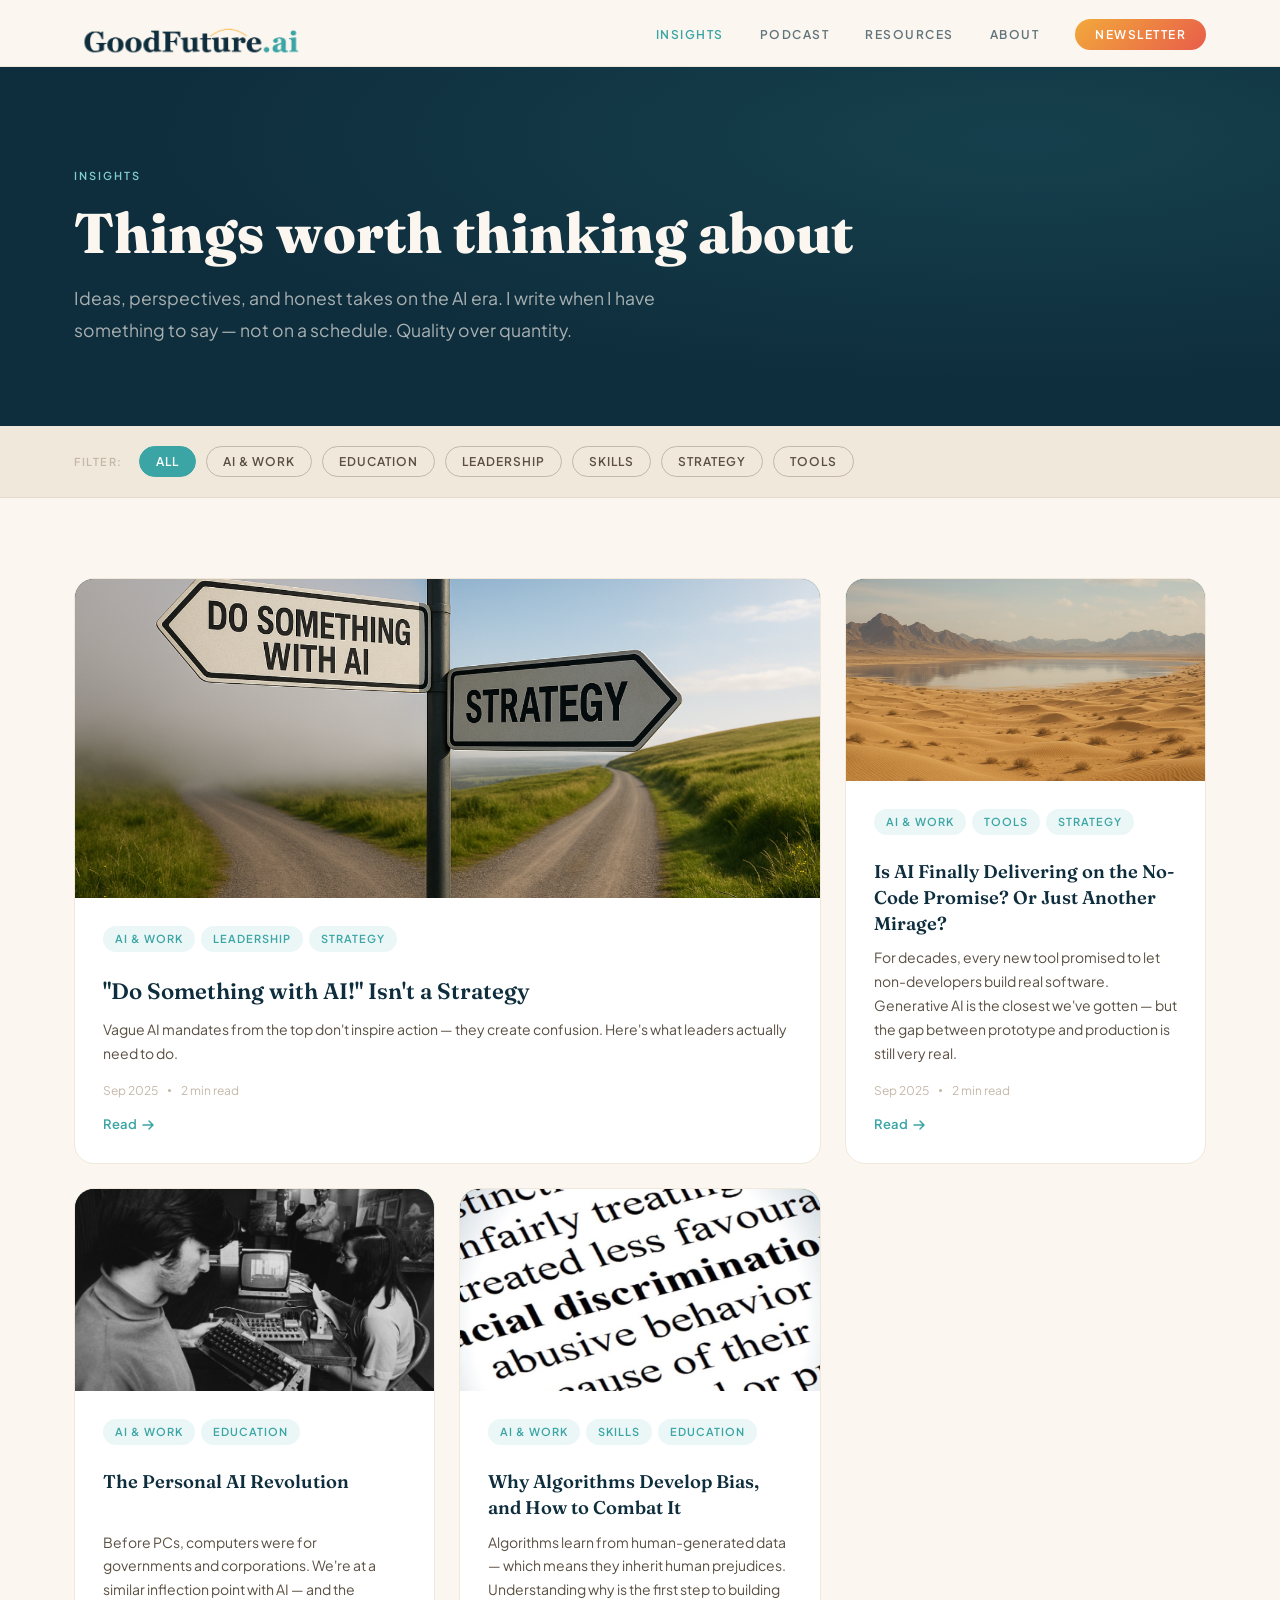
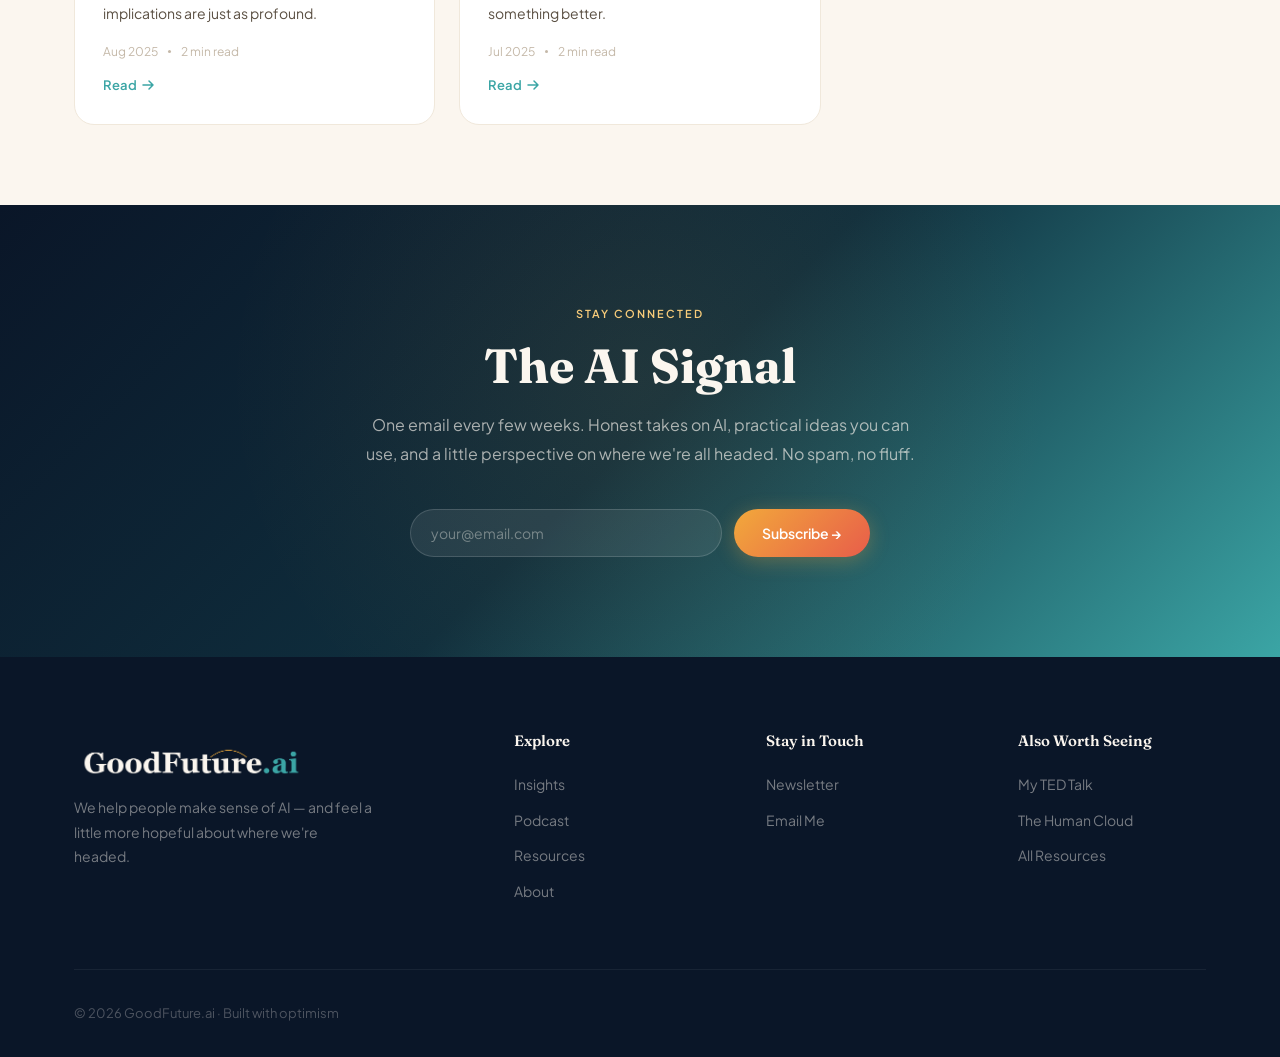
==== commit 08fbffde: "Initial content and page layout updates" ====
--- a/insights/index.html
+++ b/insights/index.html
@@ -9,7 +9,7 @@
 <link rel="preconnect" href="https://fonts.gstatic.com" crossorigin>
 <link href="https://fonts.googleapis.com/css2?family=Fraunces:ital,opsz,wght@0,9..144,300;0,9..144,400;0,9..144,500;0,9..144,600;0,9..144,700;0,9..144,800;0,9..144,900;1,9..144,400;1,9..144,500;1,9..144,600&family=Plus+Jakarta+Sans:ital,wght@0,300;0,400;0,500;0,600;0,700;1,400;1,500&display=swap" rel="stylesheet">
 <link rel="stylesheet" href="../assets/css/main.css">
-<link rel="icon" type="image/png" href="favicon.png">
+<link rel="icon" type="image/png" href="../favicon.png">
 
 <style>
 /* ══════════════════════════════════════════════
@@ -75,6 +75,7 @@
   border-radius: var(--radius-lg); overflow: hidden;
   display: flex; flex-direction: column;
   transition: all .3s ease; cursor: pointer;
+  text-decoration: none; color: inherit;
 }
 .insight-card:hover { transform: translateY(-4px); box-shadow: var(--shadow-md); border-color: rgba(59,165,165,.2); }
 .insight-card.featured { grid-column: span 2; }
@@ -112,44 +113,6 @@
   margin-top: 14px; transition: gap .2s;
 }
 .ic-link:hover { gap: 8px; }
-
-/* Article Detail Overlay */
-.article-overlay {
-  display: none; position: fixed; inset: 0; z-index: 2000;
-  background: rgba(10,22,40,.8); backdrop-filter: blur(8px);
-  overflow-y: auto; padding: 40px 20px;
-}
-.article-overlay.open { display: flex; align-items: flex-start; justify-content: center; }
-.article-modal {
-  background: var(--warm-light); border-radius: var(--radius-xl);
-  max-width: 760px; width: 100%; padding: 64px;
-  position: relative; margin: auto;
-}
-.modal-close {
-  position: absolute; top: 20px; right: 20px;
-  width: 44px; height: 44px; border-radius: 50%;
-  background: var(--warm-mid); border: none; font-size: 18px;
-  display: flex; align-items: center; justify-content: center;
-  cursor: pointer; transition: background .2s;
-}
-.modal-close:hover { background: var(--warm-stone); }
-.modal-label { color: var(--morning-teal); margin-bottom: 12px; }
-.modal-title { font-family: var(--font-display); font-size: clamp(1.5rem, 3vw, 2.2rem); font-weight: 700; margin-bottom: 16px; line-height: 1.2; }
-.modal-meta { display: flex; align-items: center; gap: 10px; font-size: 13px; color: var(--warm-stone); margin-bottom: 36px; }
-.modal-dot  { width: 3px; height: 3px; border-radius: 50%; background: var(--warm-stone); }
-.modal-body { color: var(--warm-dark); font-size: 1.05rem; line-height: 1.85; }
-.modal-body p { margin-bottom: 20px; }
-.modal-body p:last-child { margin-bottom: 0; }
-.modal-body strong { color: var(--deep-horizon); font-weight: 600; }
-.modal-cover {
-  width: 100%; aspect-ratio: 16/9; margin-bottom: 40px;
-  border-radius: var(--radius-lg); overflow: hidden;
-  background: var(--gradient-horizon);
-  display: flex; align-items: center; justify-content: center;
-}
-.modal-cover img { width: 100%; height: 100%; object-fit: cover; }
-.modal-cover iframe { width: 100%; height: 100%; border: none; }
-.modal-tags { display: flex; gap: 8px; flex-wrap: wrap; margin-bottom: 28px; }
 
 /* Empty state */
 .no-results {
@@ -243,14 +206,6 @@
 ══════════════════════════════════════════ -->
 <footer class="footer"></footer>
 
-<!-- Article Detail Overlay -->
-<div class="article-overlay" id="articleOverlay" role="dialog" aria-modal="true" aria-label="Article">
-  <div class="article-modal" id="articleModal">
-    <button class="modal-close" id="modalClose" aria-label="Close article">✕</button>
-    <div id="modal-content"></div>
-  </div>
-</div>
-
 <!-- Shared layout -->
 <script src="../assets/js/layout.js"></script>
 
@@ -299,12 +254,9 @@
     const isFeatured = (i === 0 && activeTag === 'all' && a.featured);
     const delay = (i % 3) + 1;
     return `
-    <article class="insight-card${isFeatured ? ' featured' : ''} fade-up delay-${delay}"
-             id="card-${a.slug}"
-             onclick="openArticle('${a.slug}')"
-             role="button"
-             tabindex="0"
-             onkeydown="if(event.key==='Enter')openArticle('${a.slug}')">
+    <a class="insight-card${isFeatured ? ' featured' : ''} fade-up delay-${delay}"
+       id="card-${a.slug}"
+       href="${a.slug}/">
       <div class="ic-img">
         ${a.coverImage
           ? `<img src="${a.coverImage}" alt="${a.title}">`
@@ -335,65 +287,14 @@
           </svg>
         </span>
       </div>
-    </article>`;
+    </a>`;
   }).join('');
 
   // Re-observe new elements
   document.querySelectorAll('#insights-grid .fade-up').forEach(el => revealObserver.observe(el));
 
-  // Handle deep-link via hash
-  if (location.hash) {
-    const slug = location.hash.slice(1);
-    if (INSIGHTS.find(a => a.slug === slug)) openArticle(slug);
-  }
-}
-
-// ── ARTICLE DETAIL MODAL ──
-function openArticle(slug) {
-  const a = INSIGHTS.find(x => x.slug === slug);
-  if (!a) return;
-
-  history.replaceState(null, '', `#${slug}`);
-
-  let coverHtml = '';
-  if (a.youtubeId) {
-    coverHtml = `<div class="modal-cover">
-      <iframe src="https://www.youtube.com/embed/${a.youtubeId}"
-              title="${a.title}" allowfullscreen loading="lazy"></iframe>
-    </div>`;
-  } else if (a.coverImage) {
-    coverHtml = `<div class="modal-cover"><img src="${a.coverImage}" alt="${a.title}"></div>`;
-  }
-
-  document.getElementById('modal-content').innerHTML = `
-    ${coverHtml}
-    <div class="modal-label label">${a.tags.join(' · ')}</div>
-    <h2 class="modal-title">${a.title}</h2>
-    <div class="modal-meta">
-      <span>${formatInsightDate(a.date)}</span>
-      <span class="modal-dot"></span>
-      <span>${a.readingTime}</span>
-    </div>
-    <div class="modal-body">${a.body || `<p>${a.excerpt}</p>`}</div>`;
-
-  const overlay = document.getElementById('articleOverlay');
-  overlay.classList.add('open');
-  overlay.scrollTop = 0;
-  document.body.style.overflow = 'hidden';
-  document.getElementById('modalClose').focus();
-}
-
-function closeArticle() {
-  document.getElementById('articleOverlay').classList.remove('open');
-  document.body.style.overflow = '';
-  history.replaceState(null, '', location.pathname);
-}
-
-document.getElementById('modalClose').addEventListener('click', closeArticle);
-document.getElementById('articleOverlay').addEventListener('click', e => {
-  if (e.target === e.currentTarget) closeArticle();
-});
-document.addEventListener('keydown', e => { if (e.key === 'Escape') closeArticle(); });
+
+}
 
 // ── SCROLL REVEAL ──
 const revealObserver = new IntersectionObserver((entries) => {
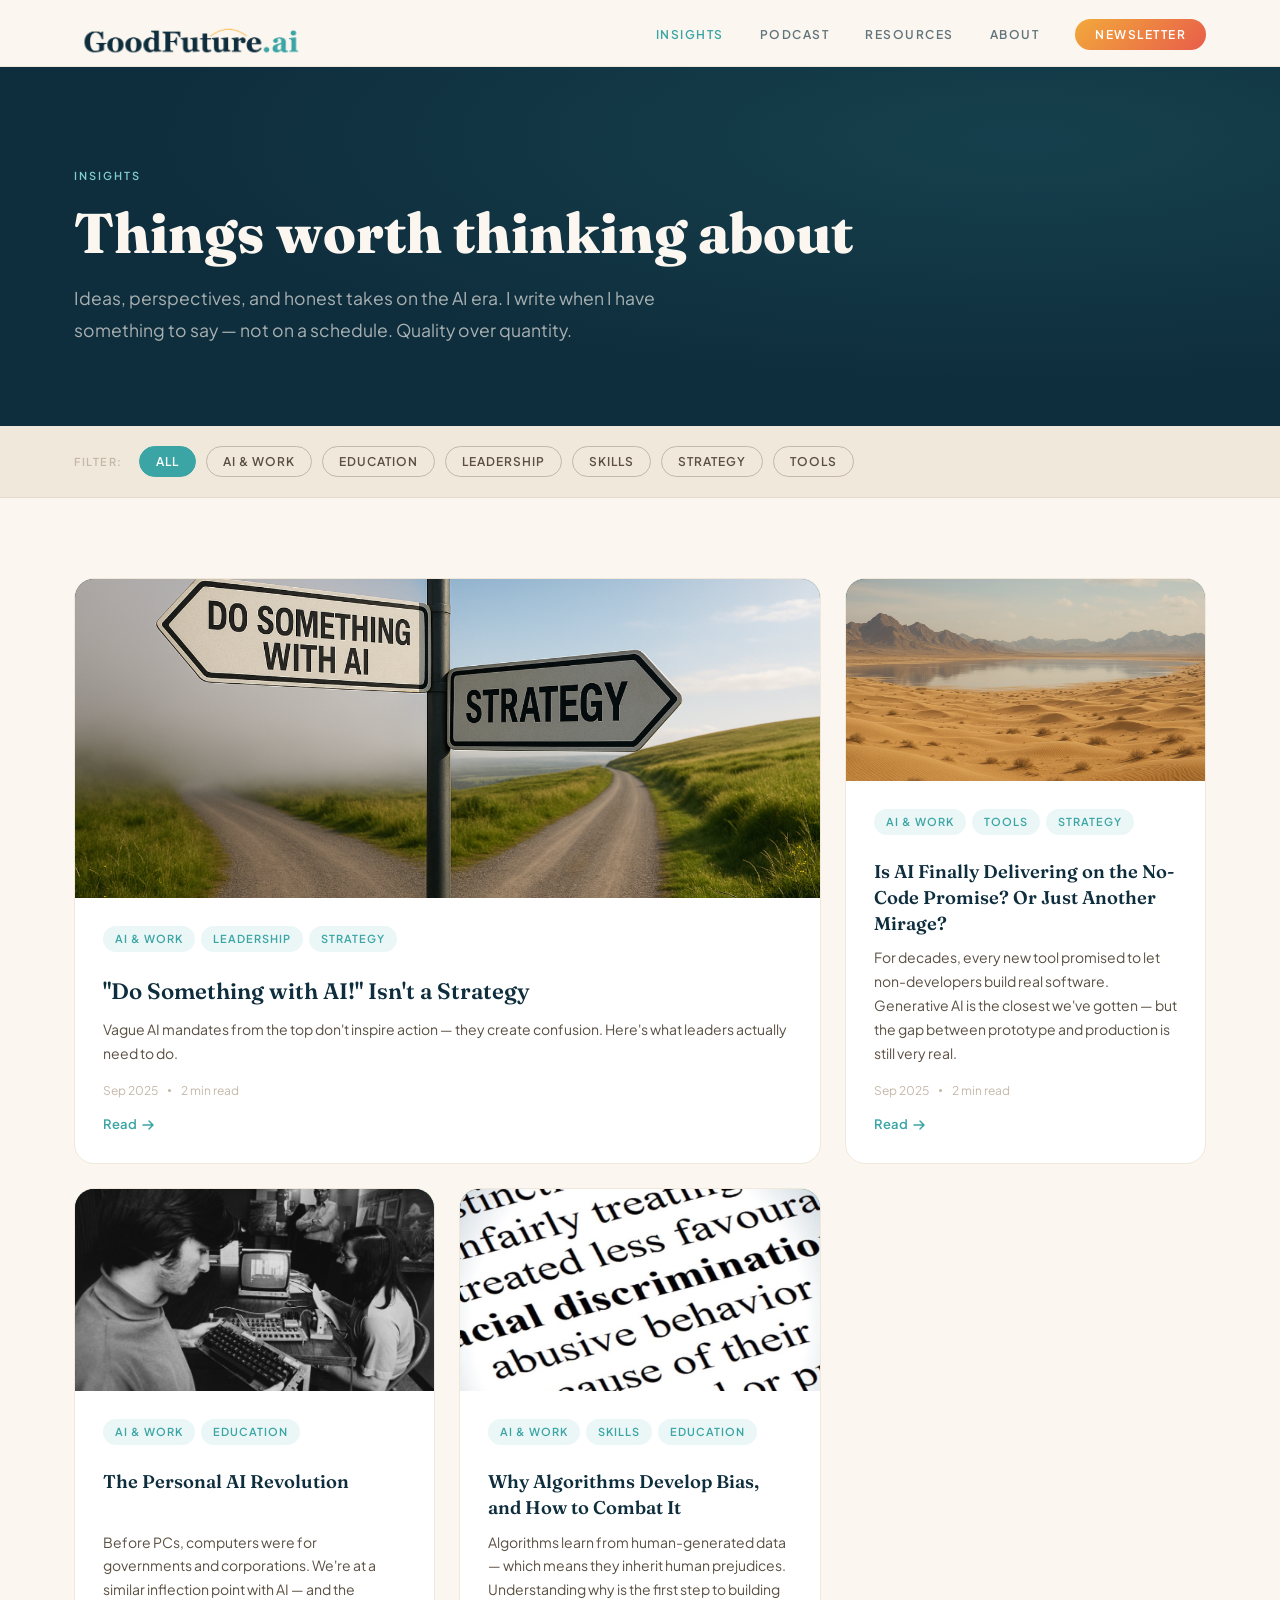
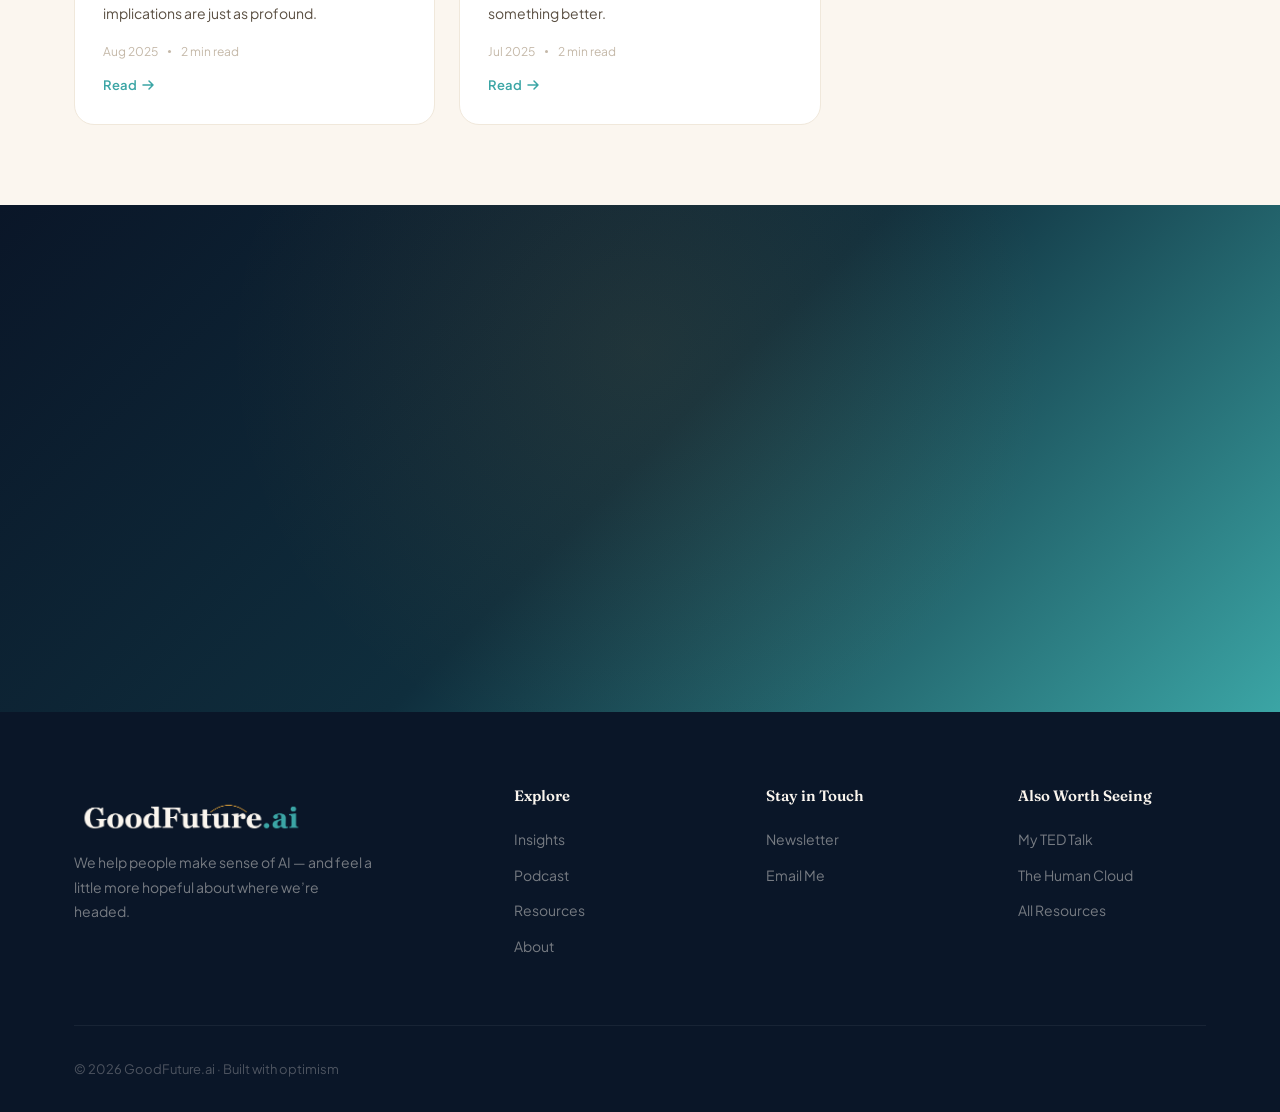
==== commit 3136a949: "Revamped structure for better SEO; renamed newsletter, updated the Resources page" ====
--- a/insights/index.html
+++ b/insights/index.html
@@ -1,4 +1,4 @@
-﻿<!DOCTYPE html>
+<!DOCTYPE html>
 <html lang="en">
 <head>
 <meta charset="UTF-8">
@@ -130,7 +130,6 @@
   .insights-grid { grid-template-columns: 1fr; }
   .insight-card.featured { grid-column: span 1; }
   .insight-card.featured .ic-img { aspect-ratio: 16/9; }
-  .article-modal { padding: 40px 24px; }
 }
 </style>
 </head>
@@ -138,9 +137,9 @@
 <body>
 
 <!-- ══════════════════════════════════════════
-     NAVIGATION
-══════════════════════════════════════════ -->
-<header></header>
+     NAVIGATION (static — maintained by build scripts)
+══════════════════════════════════════════ -->
+<header><nav class="nav" id="nav"><div class="container"><div class="nav-inner"><a href="../" class="nav-logo"><img src="../images/wordmark-on-light.png" alt="GoodFuture.ai"></a><ul class="nav-links"><li><a href="../insights/" class="active">Insights</a></li><li><a href="../podcast/">Podcast</a></li><li><a href="../resources/">Resources</a></li><li><a href="../#about">About</a></li><li><a href="../#connect" class="nav-cta">Newsletter</a></li></ul><button class="nav-hamburger" id="hamburger" aria-label="Open menu" aria-expanded="false"><span></span><span></span><span></span></button></div></div></nav><div class="mobile-nav" id="mobileNav" role="dialog" aria-label="Navigation"><button class="mobile-nav-close" id="navClose" aria-label="Close menu">&#x2715;</button><a href="../insights/"  onclick="closeMobileNav()">Insights</a><a href="../podcast/"   onclick="closeMobileNav()">Podcast</a><a href="../resources/" onclick="closeMobileNav()">Resources</a><a href="../#about"     onclick="closeMobileNav()">About</a><a href="../#connect"   onclick="closeMobileNav()" style="color:var(--morning-teal)">Newsletter</a></div></header>
 
 <!-- ══════════════════════════════════════════
      PAGE HERO
@@ -164,8 +163,16 @@
 <div class="filters-bar">
   <div class="container">
     <div class="filters-inner" id="filters-inner">
+<!-- GF:FILTERS:START -->
       <span class="filters-label">Filter:</span>
-      <!-- Rendered by JS -->
+      <button class="filter-btn active" data-tag="all" onclick="filterBy('all')">All</button>
+      <button class="filter-btn" data-tag="AI &amp; Work" onclick="filterBy('AI &amp; Work')">AI &amp; Work</button>
+      <button class="filter-btn" data-tag="Education" onclick="filterBy('Education')">Education</button>
+      <button class="filter-btn" data-tag="Leadership" onclick="filterBy('Leadership')">Leadership</button>
+      <button class="filter-btn" data-tag="Skills" onclick="filterBy('Skills')">Skills</button>
+      <button class="filter-btn" data-tag="Strategy" onclick="filterBy('Strategy')">Strategy</button>
+      <button class="filter-btn" data-tag="Tools" onclick="filterBy('Tools')">Tools</button>
+<!-- GF:FILTERS:END -->
     </div>
   </div>
 </div>
@@ -176,7 +183,48 @@
 <section class="insights-body">
   <div class="container">
     <div class="insights-grid" id="insights-grid">
-      <!-- Rendered by JS -->
+<!-- GF:INSIGHTS_GRID:START -->
+    <a class="insight-card featured fade-up delay-1" id="card-do-something-ai-isnt-strategy" href="do-something-ai-isnt-strategy/">
+      <div class="ic-img"><img src="../images/cover/do_something.png" alt="&quot;Do Something with AI!&quot; Isn't a Strategy"></div>
+      <div class="ic-body">
+        <div class="ic-tags"><span class="a-tag">AI &amp; Work</span><span class="a-tag">Leadership</span><span class="a-tag">Strategy</span></div>
+        <h3>&quot;Do Something with AI!&quot; Isn't a Strategy</h3>
+        <p>Vague AI mandates from the top don't inspire action — they create confusion. Here's what leaders actually need to do.</p>
+        <div class="ic-meta"><span>Sep 2025</span><span class="ic-dot"></span><span>2 min read</span></div>
+        <span class="ic-link">Read <svg width="14" height="14" viewBox="0 0 14 14" fill="none" aria-hidden="true"><path d="M2 7h10M8 3l4 4-4 4" stroke="currentColor" stroke-width="1.5" stroke-linecap="round" stroke-linejoin="round"/></svg></span>
+      </div>
+    </a>
+    <a class="insight-card fade-up delay-2" id="card-ai-no-code-promise" href="ai-no-code-promise/">
+      <div class="ic-img"><img src="../images/cover/desert_mirage.png" alt="Is AI Finally Delivering on the No-Code Promise? Or Just Another Mirage?"></div>
+      <div class="ic-body">
+        <div class="ic-tags"><span class="a-tag">AI &amp; Work</span><span class="a-tag">Tools</span><span class="a-tag">Strategy</span></div>
+        <h3>Is AI Finally Delivering on the No-Code Promise? Or Just Another Mirage?</h3>
+        <p>For decades, every new tool promised to let non-developers build real software. Generative AI is the closest we've gotten — but the gap between prototype and production is still very real.</p>
+        <div class="ic-meta"><span>Sep 2025</span><span class="ic-dot"></span><span>2 min read</span></div>
+        <span class="ic-link">Read <svg width="14" height="14" viewBox="0 0 14 14" fill="none" aria-hidden="true"><path d="M2 7h10M8 3l4 4-4 4" stroke="currentColor" stroke-width="1.5" stroke-linecap="round" stroke-linejoin="round"/></svg></span>
+      </div>
+    </a>
+    <a class="insight-card fade-up delay-3" id="card-personal-ai-revolution" href="personal-ai-revolution/">
+      <div class="ic-img"><img src="../images/cover/homebrew.jpg" alt="The Personal AI Revolution"></div>
+      <div class="ic-body">
+        <div class="ic-tags"><span class="a-tag">AI &amp; Work</span><span class="a-tag">Education</span></div>
+        <h3>The Personal AI Revolution</h3>
+        <p>Before PCs, computers were for governments and corporations. We're at a similar inflection point with AI — and the implications are just as profound.</p>
+        <div class="ic-meta"><span>Aug 2025</span><span class="ic-dot"></span><span>2 min read</span></div>
+        <span class="ic-link">Read <svg width="14" height="14" viewBox="0 0 14 14" fill="none" aria-hidden="true"><path d="M2 7h10M8 3l4 4-4 4" stroke="currentColor" stroke-width="1.5" stroke-linecap="round" stroke-linejoin="round"/></svg></span>
+      </div>
+    </a>
+    <a class="insight-card fade-up delay-1" id="card-why-algorithms-develop-bias" href="why-algorithms-develop-bias/">
+      <div class="ic-img"><img src="../images/cover/discrimination.jpg" alt="Why Algorithms Develop Bias, and How to Combat It"></div>
+      <div class="ic-body">
+        <div class="ic-tags"><span class="a-tag">AI &amp; Work</span><span class="a-tag">Skills</span><span class="a-tag">Education</span></div>
+        <h3>Why Algorithms Develop Bias, and How to Combat It</h3>
+        <p>Algorithms learn from human-generated data — which means they inherit human prejudices. Understanding why is the first step to building something better.</p>
+        <div class="ic-meta"><span>Jul 2025</span><span class="ic-dot"></span><span>2 min read</span></div>
+        <span class="ic-link">Read <svg width="14" height="14" viewBox="0 0 14 14" fill="none" aria-hidden="true"><path d="M2 7h10M8 3l4 4-4 4" stroke="currentColor" stroke-width="1.5" stroke-linecap="round" stroke-linejoin="round"/></svg></span>
+      </div>
+    </a>
+<!-- GF:INSIGHTS_GRID:END -->
     </div>
   </div>
 </section>
@@ -188,45 +236,34 @@
   <div class="container">
     <div class="nl-inner">
       <div class="label fade-up">Stay Connected</div>
-      <h2 class="fade-up delay-1">The AI Signal</h2>
+      <h2 class="fade-up delay-1">The GoodFuture.ai Newsletter</h2>
       <p class="fade-up delay-2">
         One email every few weeks. Honest takes on AI, practical ideas you can use, and
         a little perspective on where we're all headed. No spam, no fluff.
       </p>
       <form class="nl-form fade-up delay-3" onsubmit="handleSubscribe(event)" novalidate>
         <input type="email" class="nl-input" placeholder="your@email.com" required aria-label="Email address"/>
-        <button type="submit" class="btn btn-primary">Subscribe →</button>
+        <button type="submit" class="btn btn-primary">Subscribe &rarr;</button>
       </form>
     </div>
   </div>
 </section>
 
 <!-- ══════════════════════════════════════════
-     FOOTER
-══════════════════════════════════════════ -->
-<footer class="footer"></footer>
-
-<!-- Shared layout -->
+     FOOTER (static — maintained by build scripts)
+══════════════════════════════════════════ -->
+<footer class="footer"><div class="container"><div class="footer-top"><div class="footer-brand"><a href="../" class="nav-logo"><img src="../images/wordmark-transparent-dark-text.png" alt="GoodFuture.ai"></a><p>We help people make sense of AI &mdash; and feel a little more hopeful about where we&rsquo;re headed.</p></div><div class="footer-col"><h5>Explore</h5><ul><li><a href="../insights/">Insights</a></li><li><a href="../podcast/">Podcast</a></li><li><a href="../resources/">Resources</a></li><li><a href="../#about">About</a></li></ul></div><div class="footer-col"><h5>Stay in Touch</h5><ul><li><a href="../#connect">Newsletter</a></li><li><a href="mailto:hello@goodfuture.ai">Email Me</a></li></ul></div><div class="footer-col"><h5>Also Worth Seeing</h5><ul><li><a href="https://www.youtube.com/watch?v=Hzy_GhX8_Cc" target="_blank" rel="noopener noreferrer">My TED Talk</a></li><li><a href="https://www.humancloudbook.com/" target="_blank" rel="noopener noreferrer">The Human Cloud</a></li><li><a href="../resources/">All Resources</a></li></ul></div></div><div class="footer-bottom"><p>&copy; 2026 GoodFuture.ai &middot; Built with optimism</p></div></div></footer>
+
+<!-- layout.js: nav scroll + mobile menu behaviour -->
 <script src="../assets/js/layout.js"></script>
-
-<!-- Data + Rendering -->
+<script src="../assets/js/newsletter.js"></script>
+
+<!-- insights.js: needed for interactive tag filtering -->
 <script src="../data/insights.js"></script>
 <script>
 let activeTag = 'all';
 
-// ── BUILD FILTER BUTTONS ──
-function renderFilters() {
-  const container = document.getElementById('filters-inner');
-  const tags = getInsightTags();
-
-  const allBtn = `<button class="filter-btn active" data-tag="all" onclick="filterBy('all')">All</button>`;
-  const tagBtns = tags.map(t =>
-    `<button class="filter-btn" data-tag="${t}" onclick="filterBy('${t}')">${t}</button>`
-  ).join('');
-
-  container.innerHTML = `<span class="filters-label">Filter:</span>${allBtn}${tagBtns}`;
-}
-
+// ── TAG FILTER (re-renders grid dynamically when a filter is clicked) ──
 function filterBy(tag) {
   activeTag = tag;
   document.querySelectorAll('.filter-btn').forEach(btn => {
@@ -235,7 +272,6 @@
   renderGrid();
 }
 
-// ── RENDER ARTICLES GRID ──
 function renderGrid() {
   const grid = document.getElementById('insights-grid');
   const filtered = activeTag === 'all'
@@ -249,6 +285,8 @@
     </div>`;
     return;
   }
+
+  const arrowSvg = '<svg width="14" height="14" viewBox="0 0 14 14" fill="none" aria-hidden="true"><path d="M2 7h10M8 3l4 4-4 4" stroke="currentColor" stroke-width="1.5" stroke-linecap="round" stroke-linejoin="round"/></svg>';
 
   grid.innerHTML = filtered.map((a, i) => {
     const isFeatured = (i === 0 && activeTag === 'all' && a.featured);
@@ -280,20 +318,12 @@
           <span class="ic-dot"></span>
           <span>${a.readingTime}</span>
         </div>
-        <span class="ic-link">
-          Read
-          <svg width="14" height="14" viewBox="0 0 14 14" fill="none" aria-hidden="true">
-            <path d="M2 7h10M8 3l4 4-4 4" stroke="currentColor" stroke-width="1.5" stroke-linecap="round" stroke-linejoin="round"/>
-          </svg>
-        </span>
+        <span class="ic-link">Read ${arrowSvg}</span>
       </div>
     </a>`;
   }).join('');
 
-  // Re-observe new elements
   document.querySelectorAll('#insights-grid .fade-up').forEach(el => revealObserver.observe(el));
-
-
 }
 
 // ── SCROLL REVEAL ──
@@ -305,27 +335,13 @@
     }
   });
 }, { threshold: 0.08, rootMargin: '0px 0px -40px 0px' });
-document.querySelectorAll('.fade-up').forEach(el => revealObserver.observe(el));
-
-// ── NEWSLETTER ──
-function handleSubscribe(e) {
-  e.preventDefault();
-  const input = e.target.querySelector('input');
-  const btn   = e.target.querySelector('button');
-  const orig  = btn.textContent;
-  btn.textContent = "You're in!";
-  btn.style.background = 'var(--morning-teal)';
-  input.value = '';
-  setTimeout(() => { btn.textContent = orig; btn.style.background = ''; }, 3500);
-}
-
-// ── INIT ──
+
+// ── INIT — observe static cards already in the DOM ──
 window.addEventListener('DOMContentLoaded', () => {
   document.querySelectorAll('.page-hero .fade-up').forEach((el, i) => {
     setTimeout(() => el.classList.add('visible'), 100 + i * 160);
   });
-  renderFilters();
-  renderGrid();
+  document.querySelectorAll('#insights-grid .fade-up').forEach(el => revealObserver.observe(el));
 });
 </script>
 
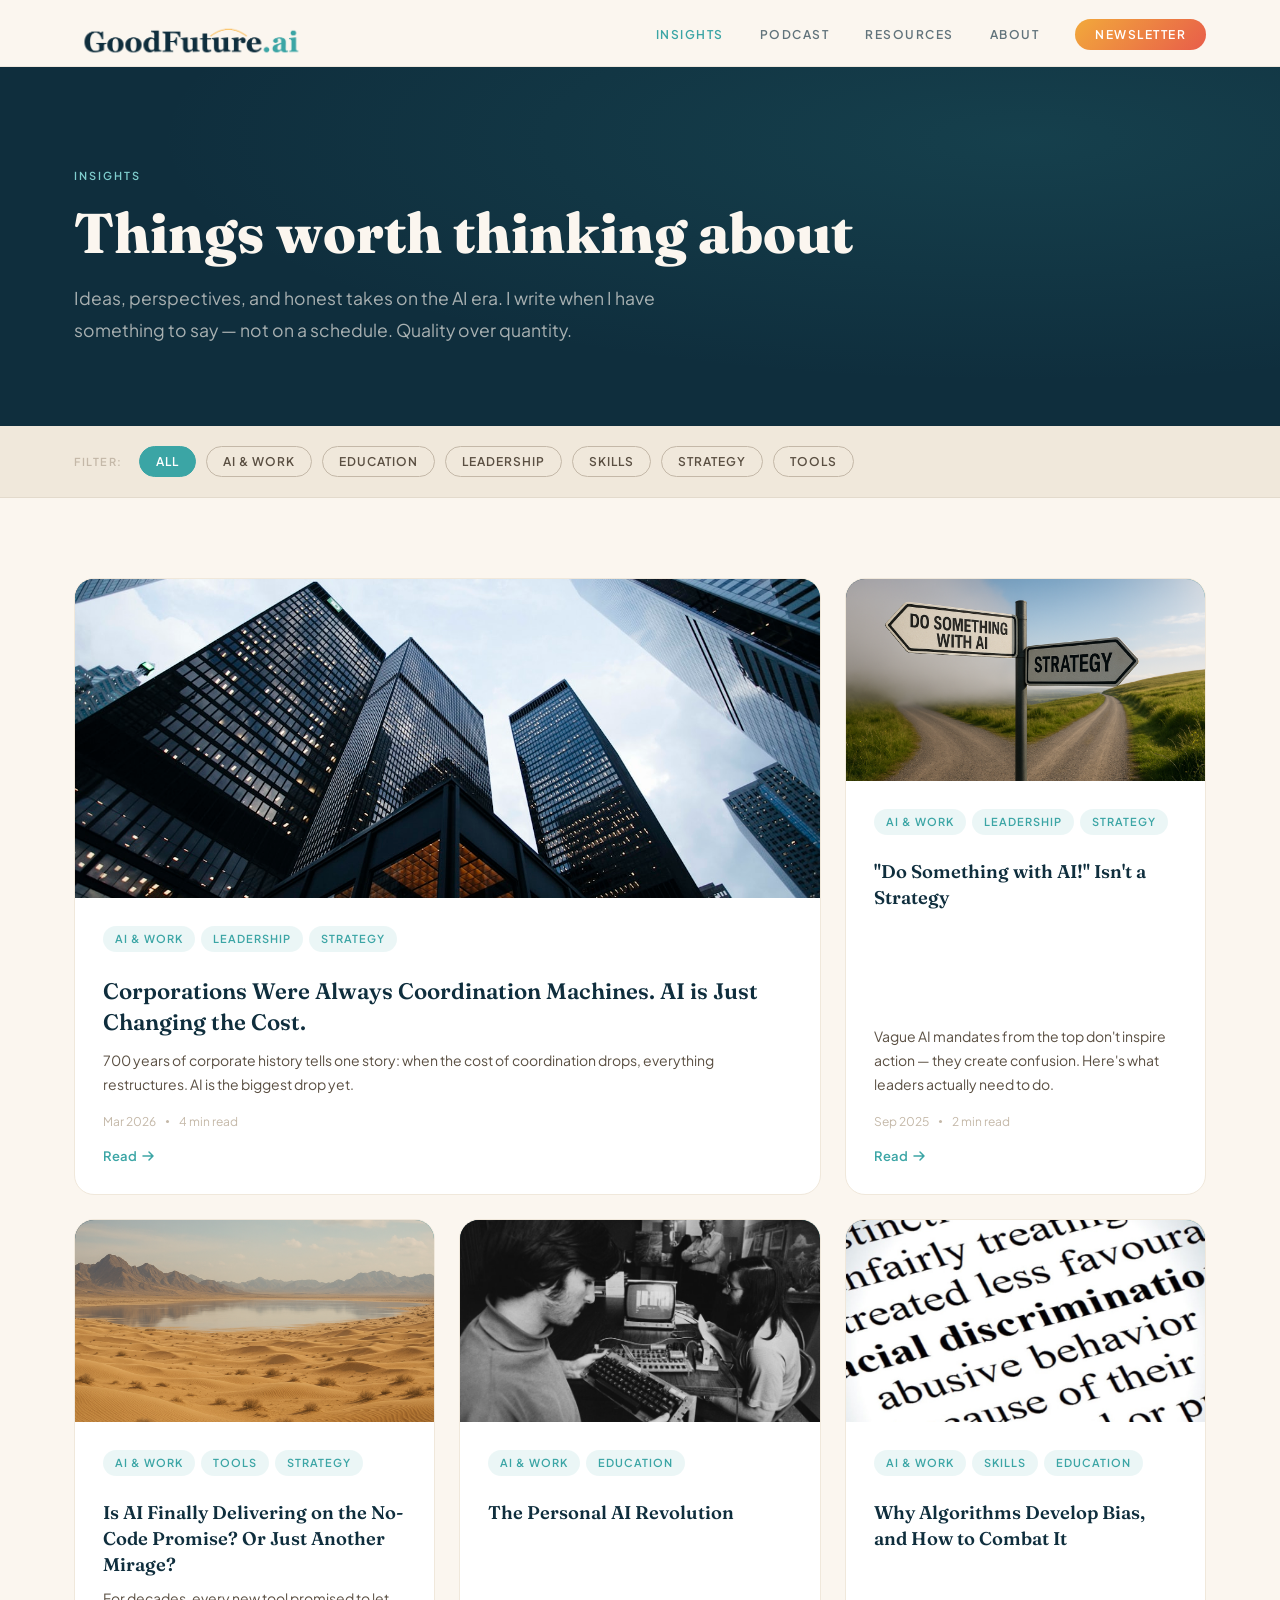
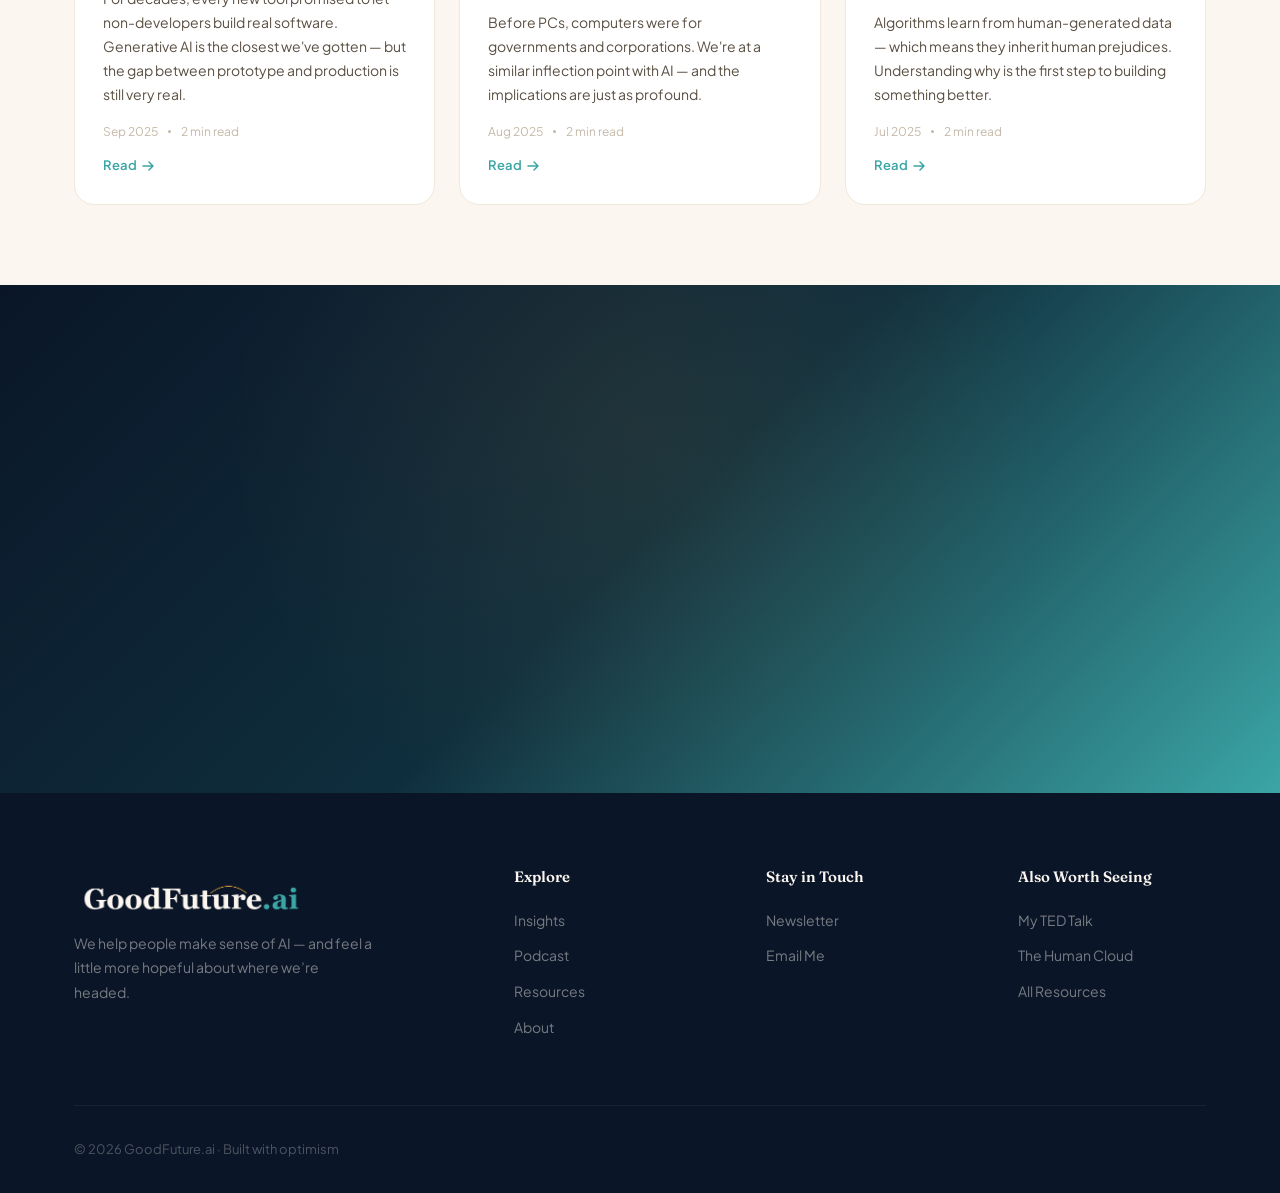
==== commit 654d1025: "New article, podcast layout cleanup, add'l personal images" ====
--- a/insights/index.html
+++ b/insights/index.html
@@ -184,7 +184,17 @@
   <div class="container">
     <div class="insights-grid" id="insights-grid">
 <!-- GF:INSIGHTS_GRID:START -->
-    <a class="insight-card featured fade-up delay-1" id="card-do-something-ai-isnt-strategy" href="do-something-ai-isnt-strategy/">
+    <a class="insight-card featured fade-up delay-1" id="card-corporations-were-always-coordination-machines" href="corporations-were-always-coordination-machines/">
+      <div class="ic-img"><img src="../images/cover/corporations.jpg" alt="Corporations Were Always Coordination Machines. AI is Just Changing the Cost."></div>
+      <div class="ic-body">
+        <div class="ic-tags"><span class="a-tag">AI &amp; Work</span><span class="a-tag">Leadership</span><span class="a-tag">Strategy</span></div>
+        <h3>Corporations Were Always Coordination Machines. AI is Just Changing the Cost.</h3>
+        <p>700 years of corporate history tells one story: when the cost of coordination drops, everything restructures. AI is the biggest drop yet.</p>
+        <div class="ic-meta"><span>Mar 2026</span><span class="ic-dot"></span><span>4 min read</span></div>
+        <span class="ic-link">Read <svg width="14" height="14" viewBox="0 0 14 14" fill="none" aria-hidden="true"><path d="M2 7h10M8 3l4 4-4 4" stroke="currentColor" stroke-width="1.5" stroke-linecap="round" stroke-linejoin="round"/></svg></span>
+      </div>
+    </a>
+    <a class="insight-card fade-up delay-2" id="card-do-something-ai-isnt-strategy" href="do-something-ai-isnt-strategy/">
       <div class="ic-img"><img src="../images/cover/do_something.png" alt="&quot;Do Something with AI!&quot; Isn't a Strategy"></div>
       <div class="ic-body">
         <div class="ic-tags"><span class="a-tag">AI &amp; Work</span><span class="a-tag">Leadership</span><span class="a-tag">Strategy</span></div>
@@ -194,7 +204,7 @@
         <span class="ic-link">Read <svg width="14" height="14" viewBox="0 0 14 14" fill="none" aria-hidden="true"><path d="M2 7h10M8 3l4 4-4 4" stroke="currentColor" stroke-width="1.5" stroke-linecap="round" stroke-linejoin="round"/></svg></span>
       </div>
     </a>
-    <a class="insight-card fade-up delay-2" id="card-ai-no-code-promise" href="ai-no-code-promise/">
+    <a class="insight-card fade-up delay-3" id="card-ai-no-code-promise" href="ai-no-code-promise/">
       <div class="ic-img"><img src="../images/cover/desert_mirage.png" alt="Is AI Finally Delivering on the No-Code Promise? Or Just Another Mirage?"></div>
       <div class="ic-body">
         <div class="ic-tags"><span class="a-tag">AI &amp; Work</span><span class="a-tag">Tools</span><span class="a-tag">Strategy</span></div>
@@ -204,7 +214,7 @@
         <span class="ic-link">Read <svg width="14" height="14" viewBox="0 0 14 14" fill="none" aria-hidden="true"><path d="M2 7h10M8 3l4 4-4 4" stroke="currentColor" stroke-width="1.5" stroke-linecap="round" stroke-linejoin="round"/></svg></span>
       </div>
     </a>
-    <a class="insight-card fade-up delay-3" id="card-personal-ai-revolution" href="personal-ai-revolution/">
+    <a class="insight-card fade-up delay-1" id="card-personal-ai-revolution" href="personal-ai-revolution/">
       <div class="ic-img"><img src="../images/cover/homebrew.jpg" alt="The Personal AI Revolution"></div>
       <div class="ic-body">
         <div class="ic-tags"><span class="a-tag">AI &amp; Work</span><span class="a-tag">Education</span></div>
@@ -214,7 +224,7 @@
         <span class="ic-link">Read <svg width="14" height="14" viewBox="0 0 14 14" fill="none" aria-hidden="true"><path d="M2 7h10M8 3l4 4-4 4" stroke="currentColor" stroke-width="1.5" stroke-linecap="round" stroke-linejoin="round"/></svg></span>
       </div>
     </a>
-    <a class="insight-card fade-up delay-1" id="card-why-algorithms-develop-bias" href="why-algorithms-develop-bias/">
+    <a class="insight-card fade-up delay-2" id="card-why-algorithms-develop-bias" href="why-algorithms-develop-bias/">
       <div class="ic-img"><img src="../images/cover/discrimination.jpg" alt="Why Algorithms Develop Bias, and How to Combat It"></div>
       <div class="ic-body">
         <div class="ic-tags"><span class="a-tag">AI &amp; Work</span><span class="a-tag">Skills</span><span class="a-tag">Education</span></div>
